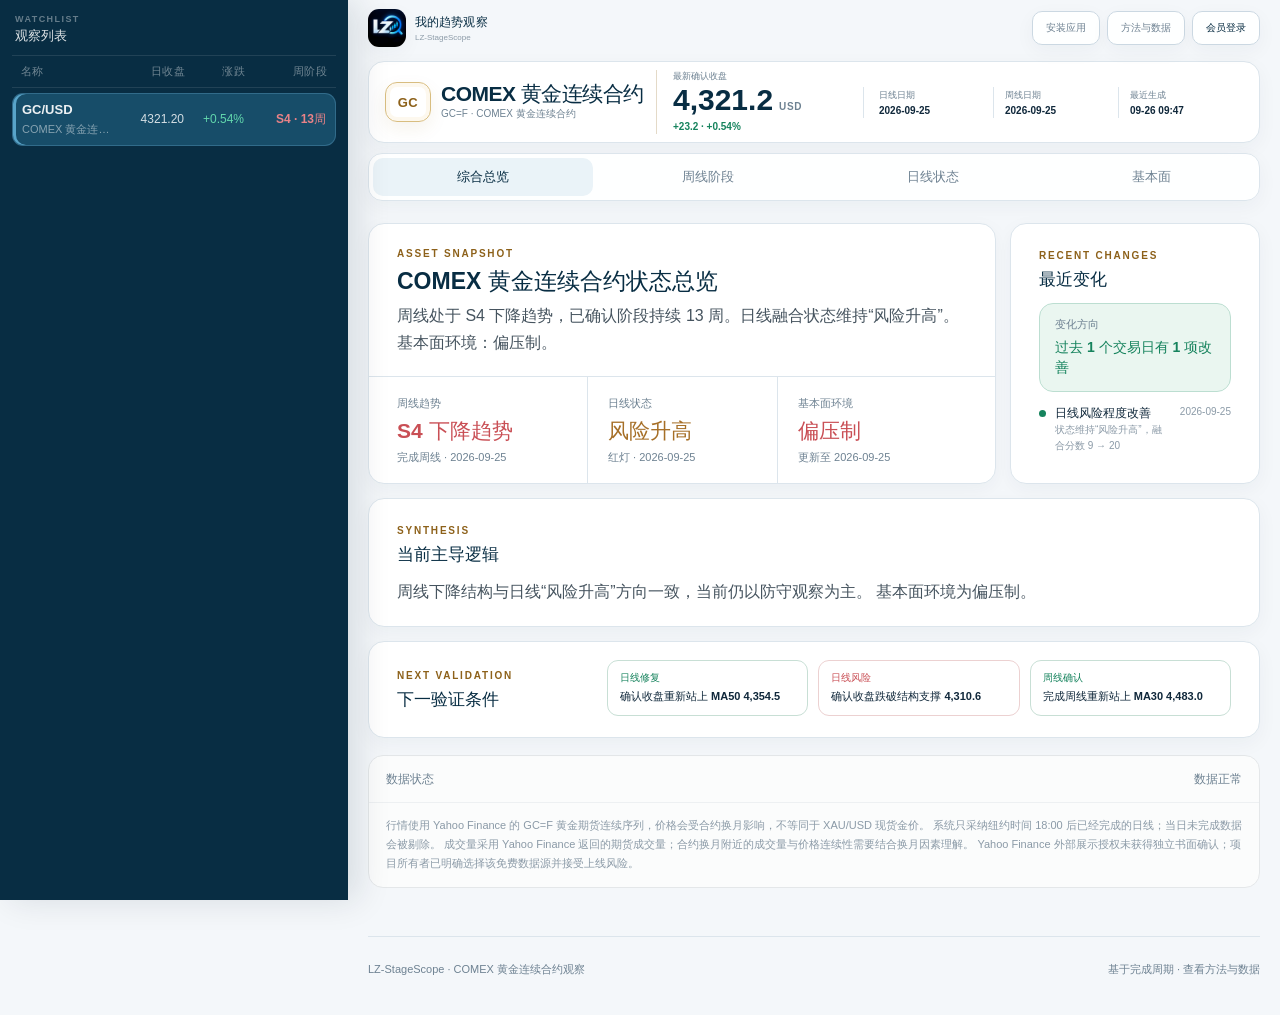
==== site/index.html @ ee6322c8 "publish: update LZ-StageScope site" ====
<!doctype html>
<html lang="zh-CN">
  <head>
    <meta charset="utf-8">
    <meta name="viewport" content="width=device-width, initial-scale=1, maximum-scale=1, user-scalable=no, viewport-fit=cover">
    <meta http-equiv="Content-Security-Policy" content="default-src 'self'; connect-src 'self' https://*.supabase.co https://challenges.cloudflare.com; frame-src https://challenges.cloudflare.com; img-src 'self' data: https://challenges.cloudflare.com; style-src 'self' 'sha256-Nn36EfI+hDuJ4EISh3HwtCVISfqeRnH/Ru0xDZT0WIw='; script-src 'self' https://challenges.cloudflare.com; worker-src 'self'; manifest-src 'self'; base-uri 'self'; form-action 'self'">
    <meta name="theme-color" content="#082d43">
    <meta name="apple-mobile-web-app-capable" content="yes">
    <meta name="apple-mobile-web-app-status-bar-style" content="black-translucent">
    <meta name="apple-mobile-web-app-title" content="趋势观察">
    <meta name="description" content="LZ-StageScope 多资产周线、日线与基本面趋势观察系统">
    <meta name="robots" content="index,follow">
    <title>LZ-StageScope · 多资产观察</title>
    <link rel="manifest" href="./manifest.webmanifest">
    <link rel="icon" href="/LZ-StageScope/icons/favicon-v3.ico" type="image/x-icon" sizes="16x16 32x32 48x48">
    <link rel="shortcut icon" href="/LZ-StageScope/icons/favicon-v3.ico" type="image/x-icon">
    <link rel="icon" href="/LZ-StageScope/icons/favicon-32-v3.png" type="image/png" sizes="32x32">
    <link rel="apple-touch-icon" href="/LZ-StageScope/icons/icon-180.png">
    <link rel="mask-icon" href="/LZ-StageScope/icons/safari-pinned-tab.svg" color="#168eea">
    <style id="critical-splash">
      html,body{background:#082d43}
      #app-splash{position:fixed;inset:0;z-index:9999;display:grid;place-items:center;padding:28px;color:#fff;background:#082d43;font-family:-apple-system,BlinkMacSystemFont,"SF Pro Text","PingFang SC","Microsoft YaHei",sans-serif;opacity:1;visibility:visible;transition:opacity .36s ease,visibility .36s ease;animation:app-splash-failsafe .3s ease 12s forwards}#app-splash.is-ready{pointer-events:none;opacity:0;visibility:hidden;animation:none}.app-splash-inner{display:grid;width:min(290px,82vw);justify-items:center;text-align:center}.app-splash-mark{display:grid;width:92px;height:92px;margin-bottom:22px;place-items:center;border:1px solid rgba(126,192,226,.28);border-radius:24px;background:#0b344b;box-shadow:0 20px 55px rgba(0,9,20,.28)}.app-splash-mark img{display:block;width:76px;height:76px;border-radius:18px}.app-splash-title{margin:0;color:#fff;font-size:24px;font-weight:760;letter-spacing:.01em}.app-splash-brand{margin:7px 0 0;color:rgba(255,255,255,.58);font-size:11px;font-weight:760;letter-spacing:.2em}.app-splash-rule{width:42px;height:2px;margin:22px 0 17px;border-radius:2px;background:#a87320}.app-splash-status{margin:0;color:rgba(255,255,255,.7);font-size:11px;letter-spacing:.08em}.app-splash-progress{width:116px;height:2px;margin-top:13px;overflow:hidden;border-radius:2px;background:rgba(255,255,255,.12)}.app-splash-progress span{display:block;width:48%;height:100%;border-radius:inherit;background:#5eb4dc;animation:app-splash-progress 1.35s ease-in-out infinite}.app-splash-note{position:absolute;right:20px;bottom:calc(20px + env(safe-area-inset-bottom));left:20px;margin:0;color:rgba(255,255,255,.34);font-size:9px;letter-spacing:.12em;text-align:center}@keyframes app-splash-progress{0%{transform:translateX(-110%)}100%{transform:translateX(220%)}}@keyframes app-splash-failsafe{to{pointer-events:none;opacity:0;visibility:hidden}}@media(prefers-reduced-motion:reduce){#app-splash{transition:none}.app-splash-progress span{animation:none;width:100%;opacity:.7}}
      @media (min-width:761px) and (display-mode:browser) and (pointer:fine){#app-splash{display:none}}
    </style>
    <link rel="stylesheet" href="./styles.css?v=1.1.1">
  </head>
  <body class="app-booting" aria-busy="true">
    <div id="app-splash" role="status" aria-live="polite" aria-label="正在加载我的趋势观察">
      <div class="app-splash-inner">
        <div class="app-splash-mark"><img src="./icons/icon-192.png?v=1.1.0" alt="" width="76" height="76"></div>
        <p class="app-splash-title">我的趋势观察</p>
        <p class="app-splash-brand">LZ-STAGESCOPE</p>
        <span class="app-splash-rule" aria-hidden="true"></span>
        <p class="app-splash-status">正在载入资产数据</p>
        <div class="app-splash-progress" aria-hidden="true"><span></span></div>
      </div>
      <p class="app-splash-note">完成周期 · 风险优先 · 证据可追溯</p>
    </div>
    <a class="skip-link" href="#main-content">跳到主要内容</a>
    <div class="ambient ambient-one"></div>
    <div class="ambient ambient-two"></div>

    <div class="application-shell">
      <aside class="asset-sidebar" aria-label="我的自选资产">
        <div class="mobile-watchlist-topbar">
          <a class="mobile-watchlist-brand" href="./watchlist" data-watchlist-link aria-label="LZ-StageScope 观察列表">
            <img src="./icons/icon-192.png?v=1.1.0" alt="" width="38" height="38">
            <span><strong>我的趋势观察</strong><small>LZ-StageScope</small></span>
          </a>
          <div class="mobile-watchlist-utilities" aria-label="移动端工具">
            <button type="button" data-install-action>安装</button>
            <a href="./gold/methodology" data-route="methodology">方法</a>
            <button type="button" data-member-action><span>登录</span></button>
          </div>
        </div>
        <div class="watchlist-heading">
          <div><span>WATCHLIST</span><strong>观察列表</strong></div>
          <div class="watchlist-mobile-actions">
            <button class="asset-add-button" id="add-asset-button" type="button" aria-label="新增自选资产" title="新增资产">+</button>
            <button class="watchlist-sort-button" id="watchlist-sort-button" type="button" aria-label="调整资产顺序" aria-pressed="false" title="调整资产顺序" hidden><span aria-hidden="true">⇅</span></button>
          </div>
        </div>
        <div class="watchlist-table-header" aria-hidden="true"><span>名称</span><span>日收盘</span><span>涨跌</span><span>周阶段</span></div>
        <nav class="asset-watchlist" id="asset-watchlist" aria-label="自选观察列表"></nav>
      </aside>

      <div class="application-content">
      <div class="mobile-detail-toolbar">
        <a href="./watchlist" data-watchlist-link aria-label="返回观察列表"><span aria-hidden="true">←</span> 观察列表</a>
        <strong id="mobile-detail-title">黄金</strong>
      </div>
      <div class="top-utility-bar shell" aria-label="页面工具">
        <a class="top-brand" href="./gold/overview" data-route="overview" aria-label="LZ-StageScope 首页">
          <img src="./icons/icon-192.png?v=1.1.0" alt="" width="38" height="38">
          <span><strong>我的趋势观察</strong><small>LZ-StageScope</small></span>
        </a>
        <div class="top-utility-actions">
          <button class="top-install-button" id="install-button" type="button">安装应用</button>
          <a class="top-method-link" href="./gold/methodology" data-route="methodology">方法与数据</a>
          <div class="top-member-controls" aria-live="polite">
            <button class="top-member-login" id="member-login-button" type="button" disabled>检查登录…</button>
            <div class="top-member-account" id="member-account" hidden>
              <button id="member-account-button" type="button"><span id="member-display-name">会员</span><small id="member-expiry">账号有效</small></button>
              <button id="member-logout-button" type="button">退出</button>
            </div>
          </div>
        </div>
      </div>
      <main id="main-content">
      <section class="asset-hero shell" aria-labelledby="asset-name">
        <div class="asset-heading">
          <div class="asset-symbol" id="asset-symbol" aria-hidden="true">GOLD</div>
          <div>
            <h1 id="asset-name">黄金</h1>
            <p class="asset-benchmark" id="asset-benchmark">正在读取黄金基准</p>
          </div>
        </div>
        <div class="quote-block">
          <span class="quote-label">最新确认收盘</span>
          <div class="quote-value"><strong id="quote-price">—</strong><span id="quote-currency">—</span></div>
          <span id="quote-change">—</span>
        </div>
        <dl class="hero-meta">
          <div><dt>日线日期</dt><dd id="daily-date">—</dd></div>
          <div><dt>周线日期</dt><dd id="weekly-date">—</dd></div>
          <div><dt>最近生成</dt><dd id="generated-at">—</dd></div>
        </dl>
      </section>

      <nav class="module-tabs shell" id="module-tabs" aria-label="黄金分析模块">
        <a href="./gold/overview" data-route="overview">综合总览</a>
        <a href="./gold/weekly" data-route="weekly">周线阶段</a>
        <a href="./gold/daily" data-route="daily">日线状态</a>
        <a href="./gold/fundamentals" data-route="fundamentals">基本面</a>
      </nav>

      <div class="shell page-state" id="loading-state">
        <span class="spinner" aria-hidden="true"></span>
        正在加载最新快照…
      </div>
      <div class="shell page-state error-state" id="error-state" hidden>
        <strong>暂时无法读取本地快照</strong>
        <span id="error-message">请稍后重试。</span>
      </div>

      <section class="route-panel shell" data-panel="overview" hidden>
        <div class="overview-snapshot">
          <div class="overview-top-row">
            <article class="overview-module overview-summary-module">
              <header class="snapshot-header">
                <p class="eyebrow">ASSET SNAPSHOT</p>
                <h2 id="overview-title">黄金状态总览</h2>
                <p class="snapshot-headline" id="overview-headline">—</p>
              </header>

              <div class="snapshot-status-grid">
                <div class="snapshot-metric" id="overview-weekly-card">
                  <span>周线趋势</span><strong id="overview-weekly">—</strong><small id="overview-weekly-note">—</small>
                </div>
                <div class="snapshot-metric" id="overview-daily-card">
                  <span>日线状态</span><strong id="overview-daily">—</strong><small id="overview-daily-note">—</small>
                </div>
                <div class="snapshot-metric" id="overview-fundamental-card">
                  <span>基本面环境</span><strong id="overview-fundamental">—</strong><small id="overview-fundamental-note">—</small>
                </div>
              </div>
            </article>

            <article class="overview-module snapshot-recent">
              <span class="panel-kicker">RECENT CHANGES</span>
              <h3>最近变化</h3>
              <div class="snapshot-change" id="overview-change">
                <span>变化方向</span>
                <strong id="overview-change-label">—</strong>
              </div>
              <ol class="compact-change-list" id="change-timeline"></ol>
            </article>
          </div>

          <article class="overview-module snapshot-logic">
            <span class="panel-kicker">SYNTHESIS</span>
            <h3 id="synthesis-title">当前主导逻辑</h3>
            <p class="lead-copy" id="tension-copy">—</p>
          </article>

          <article class="overview-module validation-strip">
            <div class="validation-heading">
              <span class="panel-kicker">NEXT VALIDATION</span>
              <h3>下一验证条件</h3>
            </div>
            <div class="validation-list" id="validation-list"></div>
          </article>
        </div>

        <details class="quality-banner" id="quality-banner" open>
          <summary><span>数据状态</span><strong id="quality-summary">—</strong></summary>
          <p id="quality-detail">—</p>
        </details>
      </section>

      <section class="route-panel shell" data-panel="weekly" hidden>
        <div class="route-data-state" data-route-state="weekly" hidden></div>
        <div class="content-grid detail-grid weekly-detail-grid">
          <article class="panel chart-panel">
            <div class="chart-header">
              <div class="chart-title"><h3>周线价格与均线</h3><span>仅展示完成周线</span></div>
              <div class="chart-legend" aria-label="周线图例"><span class="ma30">MA30</span></div>
            </div>
            <div class="stage-key" aria-label="周线阶段背景图例">
              <span class="s1">S1 低位整理</span><span class="s2">S2 上升趋势</span><span class="s3">S3 高位整理</span><span class="s4">S4 下降趋势</span>
            </div>
            <div class="chart" id="weekly-chart" aria-label="黄金周线价格图"></div>
          </article>
          <aside class="panel stat-panel" id="weekly-stats"></aside>
        </div>
        <div class="content-grid detail-grid lower-grid">
          <article class="panel">
            <div class="panel-heading"><span class="panel-kicker">EVIDENCE</span><h2>阶段证据</h2></div>
            <div class="evidence-list" id="weekly-evidence"></div>
          </article>
          <article class="panel">
            <div class="panel-heading"><span class="panel-kicker">HISTORY</span><h2>最近阶段变化</h2></div>
            <div class="history-list" id="stage-history"></div>
          </article>
        </div>
      </section>

      <section class="route-panel shell" data-panel="daily" hidden>
        <div class="route-data-state" data-route-state="daily" hidden></div>
        <div class="content-grid detail-grid">
          <article class="panel chart-panel">
            <div class="chart-header">
              <div class="chart-title"><h3>日线价格与均线</h3><span>仅展示确认收盘</span></div>
              <div class="chart-legend" aria-label="日线图例"><span class="ma20">MA20</span><span class="ma50">MA50</span><span class="ma200">MA200</span></div>
            </div>
            <div class="band-marker-key" aria-label="波动观察点图例">
              <span class="positive-marker">▲ 金叉</span><span class="uptrend-marker">● 上行趋势</span><span class="watch-marker">● 观察状态</span><span class="protection-marker">▼ 高位保护</span><span class="risk-marker">▼ 死叉与风险</span>
            </div>
            <div class="chart" id="daily-chart" aria-label="黄金日线价格图"></div>
          </article>
          <div class="daily-side-stack">
            <aside class="panel stat-panel" id="daily-summary"></aside>
            <article class="panel daily-change-summary" id="daily-change-summary"></article>
          </div>
        </div>
        <article class="panel band-history-panel">
          <div class="panel-heading history-heading">
            <div><span class="panel-kicker">INDICATOR 03 HISTORY</span><h2>波动观察点历史状态</h2></div>
            <span class="history-count" id="band-history-count">最近 20 条</span>
          </div>
          <div class="history-table-wrap">
            <table class="band-history-table">
              <thead><tr><th>日期</th><th>历史状态</th><th>触发价</th><th>7日后</th><th>14日后</th><th>状态说明</th></tr></thead>
              <tbody id="band-history-list"></tbody>
            </table>
          </div>
        </article>
      </section>

      <section class="route-panel shell" data-panel="fundamentals" hidden>
        <div class="route-data-state" data-route-state="fundamentals" hidden></div>
        <article class="panel fundamental-intro">
          <p id="fundamental-summary">—</p>
          <p>每项因素按自己的实际发布频率更新。“未更新”不会被解释成中性，方向也不会合并成不透明的买卖分数。</p>
        </article>
        <div class="factor-grid" id="factor-grid"></div>
      </section>

      <section class="route-panel shell" data-panel="methodology" hidden>
        <div class="section-heading">
          <div><p class="eyebrow">METHOD & DATA</p><h2>方法与数据</h2></div>
        </div>
        <div class="method-grid">
          <article class="panel method-card"><span>01</span><h3>周线决定战略背景</h3><p>LZ-4Stage 只使用完整周线，识别当前阶段、转换状态和阶段证据。</p></article>
          <article class="panel method-card"><span>02</span><h3>日线描述执行风险</h3><p>LZ-Status-V3 只使用确认收盘日线，展示趋势、交通灯、波动与融合状态。</p></article>
          <article class="panel method-card"><span>03</span><h3>基本面解释顺风逆风</h3><p>利率、美元、资金流和事件各自保留来源、观察日期与更新频率。</p></article>
          <article class="panel method-card"><span>04</span><h3>分歧可以被保留</h3><p>系统不强行生成综合分数，而是明确指出周线、日线和基本面之间的共振或冲突。</p></article>
        </div>
        <article class="panel provenance-panel" id="provenance-panel"></article>
        <article class="disclaimer">
          <strong>风险说明</strong>
          <p>本项目用于研究与信息整理，不构成投资建议。历史阶段与状态不能保证未来表现。</p>
        </article>
      </section>
      </main>

      <footer class="site-footer shell">
      <span id="footer-label">LZ-StageScope · 黄金观察</span>
      <a href="./gold/methodology" data-route="methodology">基于完成周期 · 查看方法与数据</a>
      </footer>

      <nav class="mobile-nav" aria-label="移动端导航">
      <a href="./gold/overview" data-route="overview"><span>总览</span></a>
      <a href="./gold/weekly" data-route="weekly"><span>周线</span></a>
      <a href="./gold/daily" data-route="daily"><span>日线</span></a>
      <a href="./gold/fundamentals" data-route="fundamentals"><span>基本面</span></a>
      </nav>
      </div>
    </div>

    <div class="asset-picker" id="asset-picker" hidden>
      <button class="asset-picker-backdrop" type="button" data-close-asset-picker aria-label="关闭资产选择"></button>
      <section class="asset-picker-panel" role="dialog" aria-modal="true" aria-labelledby="asset-picker-title">
        <div class="asset-picker-header"><div><span>ASSET LIBRARY</span><h2 id="asset-picker-title">添加资产</h2></div><button type="button" data-close-asset-picker aria-label="关闭">×</button></div>
        <p>先选择资产分类，再查询数据源。个人自选最多 30 个，黄金计入数量。</p>
        <div class="asset-limit-line"><span>我的自选</span><strong id="asset-count">— / 30</strong></div>
        <form class="asset-search-form" id="asset-search-form">
          <label for="asset-category">资产分类 <em>必选</em></label>
          <select id="asset-category" required>
            <option value="">请选择分类</option>
            <option value="us_equity">美股</option>
            <option value="cn_equity">A股</option>
            <option value="hk_equity">港股</option>
            <option value="crypto">加密</option>
            <option value="commodity">大宗商品</option>
          </select>
          <label for="asset-query">资产代码</label>
          <div class="asset-query-row">
            <input id="asset-query" type="search" maxlength="32" placeholder="AAPL / 600519 / 0700 / ETH / GC" autocomplete="off" autocapitalize="characters" spellcheck="false" required>
            <button id="asset-search-submit" type="submit">查询</button>
          </div>
        </form>
        <div class="asset-picker-message" id="asset-picker-message" role="status">请选择分类并输入资产代码。</div>
        <div class="asset-catalog" id="asset-catalog"></div>
        <div class="asset-initialization-note">
          <strong>首次添加需要初始化</strong>
          <span>系统将依次验证代码、获取历史行情、生成周线与日线分析并发布快照。通常需要数分钟，关闭窗口不会中断任务。</span>
        </div>
      </section>
    </div>

    <div class="member-dialog" id="member-dialog" hidden>
      <button class="member-dialog-backdrop" type="button" data-close-member-dialog aria-label="关闭会员窗口"></button>
      <section class="member-dialog-panel" role="dialog" aria-modal="true" aria-labelledby="member-dialog-title">
        <button class="member-dialog-close" type="button" data-close-member-dialog aria-label="关闭">×</button>
        <div class="member-dialog-icon" aria-hidden="true">LZ</div>
        <span class="member-dialog-kicker">LZ MEMBER</span>
        <div id="member-login-view">
          <h2 id="member-dialog-title">会员登录</h2>
          <p id="member-dialog-copy">登录会员账号后查看全部资产。</p>
          <form id="member-login-form">
            <label for="member-email">会员邮箱</label>
            <input id="member-email" name="email" type="email" autocomplete="username" placeholder="请输入会员邮箱" required>
            <label for="member-password">密码</label>
            <input id="member-password" name="password" type="password" autocomplete="current-password" placeholder="请输入密码" required>
            <div class="member-turnstile" id="member-turnstile" aria-label="安全验证"></div>
            <span class="member-login-error" id="member-login-error" role="alert" hidden></span>
            <button class="member-login-submit" id="member-login-submit" type="submit" disabled>完成安全验证后登录</button>
          </form>
          <small class="member-login-note">StageScope 使用独立会员项目；登录状态只保存在当前浏览器。</small>
        </div>
        <div id="member-account-view" hidden>
          <h2 id="member-account-title">会员账号</h2>
          <p class="member-account-summary"><strong id="member-dialog-name">会员</strong><span id="member-dialog-expiry">账号有效</span></p>
          <div class="member-account-settings">
            <form id="member-display-name-form">
              <div class="account-form-heading"><strong>修改用户名</strong><span>用于网页中的账号显示</span></div>
              <label for="account-display-name">用户名</label>
              <input id="account-display-name" name="displayName" type="text" minlength="1" maxlength="30" autocomplete="nickname" required>
              <span class="account-feedback" id="display-name-feedback" role="status" hidden></span>
              <button class="account-save-button" id="display-name-submit" type="submit">保存用户名</button>
            </form>
            <form id="member-password-form">
              <div class="account-form-heading"><strong>修改密码</strong><span>修改前需要验证当前密码</span></div>
              <label for="account-current-password">当前密码</label>
              <input id="account-current-password" name="currentPassword" type="password" autocomplete="current-password" required>
              <label for="account-new-password">新密码</label>
              <input id="account-new-password" name="newPassword" type="password" minlength="8" autocomplete="new-password" placeholder="至少 8 个字符" required>
              <label for="account-confirm-password">确认新密码</label>
              <input id="account-confirm-password" name="confirmPassword" type="password" minlength="8" autocomplete="new-password" required>
              <div class="member-turnstile account-turnstile" id="account-password-turnstile" aria-label="修改密码安全验证"></div>
              <span class="account-feedback" id="password-feedback" role="status" hidden></span>
              <button class="account-save-button" id="password-submit" type="submit" disabled>确认修改密码</button>
            </form>
          </div>
          <button class="member-dialog-logout" id="member-dialog-logout" type="button">退出登录</button>
        </div>
      </section>
    </div>

    <script src="https://challenges.cloudflare.com/turnstile/v0/api.js?render=explicit" async defer></script>
    <script type="module" src="./app.js?v=1.1.4"></script>
  </body>
</html>
---- site/styles.css ----
:root {
  color-scheme: light;
  --canvas: #f4f7fa;
  --canvas-warm: #f8f6f1;
  --surface: #ffffff;
  --surface-muted: #f7f9fb;
  --surface-blue: #eaf3f8;
  --ink: #10283b;
  --ink-strong: #082d43;
  --text-deep-gray: #46545f;
  --muted: #6e8292;
  --muted-light: #8b9aa7;
  --navy: #082d43;
  --navy-soft: #eaf3f8;
  --gold: #a87320;
  --gold-deep: #8d611a;
  --gold-light: #ead5a9;
  --gold-soft: #faf4e8;
  --blue: #2478a5;
  --blue-soft: #eaf3f8;
  --green: #16835d;
  --green-soft: #eaf6f0;
  --yellow: #a66f27;
  --yellow-soft: #fbf3e6;
  --red: #c94f55;
  --red-soft: #fbecef;
  --purple: #6e5b9e;
  --line: #dce5ec;
  --line-strong: #cbd8e2;
  --radius-sm: 6px;
  --radius: 16px;
  --radius-lg: 20px;
  --shadow-sm: 0 6px 20px rgba(8, 45, 67, 0.045);
  --shadow: 0 16px 44px rgba(8, 45, 67, 0.075);
  --shadow-raised: 0 24px 64px rgba(8, 45, 67, 0.12);
  --sidebar-width: 348px;
  --font-ui: -apple-system, BlinkMacSystemFont, "SF Pro Text", "PingFang SC", "Hiragino Sans GB", "Microsoft YaHei", "Noto Sans CJK SC", Arial, sans-serif;
  font-family: var(--font-ui);
}

* { box-sizing: border-box; }
[hidden] { display: none !important; }
html { scroll-behavior: smooth; background: var(--canvas); }
@media (pointer: coarse) {
  html, body { touch-action: pan-x pan-y; }
}
::selection { color: var(--ink-strong); background: var(--gold-light); }
body {
  position: relative;
  margin: 0;
  min-width: 320px;
  min-height: 100vh;
  overflow-x: hidden;
  color: var(--ink);
  font-family: var(--font-ui);
  font-synthesis: none;
  text-rendering: optimizeLegibility;
  background: var(--canvas);
}
body::before {
  display: none;
}
a { color: inherit; text-decoration: none; }
button { font: inherit; }
:where(a, button):focus-visible {
  outline: 3px solid rgba(36, 120, 165, 0.28);
  outline-offset: 3px;
}
.skip-link {
  position: fixed;
  top: -80px;
  left: 16px;
  z-index: 100;
  padding: 10px 14px;
  border-radius: 10px;
  color: white;
  background: var(--navy);
}
.skip-link:focus { top: 12px; }
.ambient { display: none; }
.shell { width: min(1180px, calc(100% - 40px)); margin-inline: auto; }
.application-shell { min-height: 100vh; }
.application-content { min-width: 0; min-height: 100vh; margin-left: var(--sidebar-width); background: var(--canvas); }

.asset-sidebar {
  position: fixed;
  inset: 0 auto 0 0;
  z-index: 50;
  display: flex;
  flex-direction: column;
  width: var(--sidebar-width);
  padding: 14px 12px 18px;
  overflow: hidden auto;
  color: rgba(255, 255, 255, 0.82);
  background: #082d43;
  box-shadow: 10px 0 32px rgba(7, 29, 50, 0.12);
}
.mobile-watchlist-topbar,
.mobile-detail-toolbar { display: none; }
.mobile-watchlist-brand { display: flex; min-width: 0; align-items: center; gap: 9px; }
.mobile-watchlist-brand img { flex: 0 0 auto; border-radius: 11px; }
.mobile-watchlist-brand span { min-width: 0; }
.mobile-watchlist-brand strong,
.mobile-watchlist-brand small { display: block; overflow: hidden; text-overflow: ellipsis; white-space: nowrap; }
.mobile-watchlist-brand strong { color: white; font-size: 13px; }
.mobile-watchlist-brand small { margin-top: 2px; color: rgba(255, 255, 255, 0.48); font-size: 9px; }
.mobile-watchlist-utilities { display: flex; min-width: 0; align-items: center; gap: 5px; }
.mobile-watchlist-utilities a,
.mobile-watchlist-utilities button {
  min-height: 30px;
  padding: 0 8px;
  overflow: hidden;
  border: 1px solid rgba(255, 255, 255, 0.18);
  border-radius: 8px;
  color: rgba(255, 255, 255, 0.8);
  background: rgba(255, 255, 255, 0.07);
  font-size: 10px;
  line-height: 28px;
  text-overflow: ellipsis;
  white-space: nowrap;
  cursor: pointer;
}
.mobile-watchlist-utilities button:last-child { max-width: 72px; }
.watchlist-heading { display: flex; align-items: center; justify-content: space-between; gap: 8px; margin-top: 0; padding: 0 3px 10px; }
.watchlist-heading span { display: block; color: rgba(255, 255, 255, 0.38); font-size: 9px; font-weight: 800; letter-spacing: 0.16em; }
.watchlist-heading strong { display: block; margin-top: 3px; color: rgba(255, 255, 255, 0.86); font-size: 13px; }
.asset-add-button,
.watchlist-sort-button {
  display: grid;
  place-items: center;
  width: 28px;
  height: 28px;
  padding: 0;
  border: 1px solid rgba(255, 255, 255, 0.2);
  border-radius: 9px;
  color: white;
  background: rgba(255, 255, 255, 0.08);
  font-size: 20px;
  line-height: 1;
  cursor: pointer;
}
.asset-add-button:hover,
.watchlist-sort-button:hover { border-color: rgba(255, 255, 255, 0.42); background: rgba(255, 255, 255, 0.14); }
.asset-add-button:disabled,
.watchlist-sort-button:disabled { opacity: 0.42; cursor: default; }
.watchlist-sort-button { font-size: 16px; font-weight: 850; }
.watchlist-sort-button > span { color: inherit; font-size: inherit; font-weight: inherit; letter-spacing: 0; line-height: 1; }
.watchlist-sort-button.active { color: white; border-color: #c99a3b; background: rgba(255, 255, 255, 0.08); }
.watchlist-sort-button.active:hover { border-color: #d8ad58; background: rgba(255, 255, 255, 0.14); }
.watchlist-mobile-actions { display: flex; align-items: center; gap: 6px; }
.watchlist-table-header {
  display: grid;
  grid-template-columns: minmax(0, 1fr) 68px 54px 76px;
  gap: 6px;
  padding: 8px 9px;
  border-top: 1px solid rgba(255, 255, 255, 0.1);
  border-bottom: 1px solid rgba(255, 255, 255, 0.1);
  color: rgba(255, 255, 255, 0.42);
  font-size: 11px;
  font-weight: 750;
  letter-spacing: 0.03em;
}
.watchlist-table-header span:not(:first-child) { text-align: right; }
.asset-watchlist { display: grid; gap: 4px; margin-top: 5px; }
.asset-watchlist.sorting .watchlist-asset {
  padding-left: 28px;
  border-color: rgba(128, 202, 240, 0.17);
  cursor: default;
  touch-action: pan-y;
  user-select: none;
}
.watchlist-drag-handle {
  position: absolute;
  inset: 0 auto 0 0;
  display: grid;
  width: 26px;
  place-items: center;
  color: rgba(255, 255, 255, 0.42);
  cursor: grab;
  touch-action: none;
}
.watchlist-drag-handle > span {
  font-size: 13px;
  font-weight: 900;
  line-height: 1;
}
.watchlist-drag-handle:focus-visible { color: white; outline: 1px solid #c99a3b; outline-offset: -4px; border-radius: 8px; }
.asset-watchlist.sorting .watchlist-asset:hover { background: rgba(255, 255, 255, 0.09); }
.asset-watchlist.sorting .watchlist-remove { display: none !important; }
.asset-watchlist .watchlist-asset.dragging {
  z-index: 2;
  color: white;
  border-color: rgba(139, 208, 238, 0.7);
  background: #1c5b79;
  box-shadow: 0 12px 26px rgba(0, 12, 25, 0.34);
  opacity: 0.84;
}
.asset-watchlist .watchlist-asset.dragging .watchlist-drag-handle { color: white; cursor: grabbing; }
body.watchlist-dragging { cursor: grabbing; }
.watchlist-asset {
  position: relative;
  display: grid;
  grid-template-columns: minmax(0, 1fr) 68px 54px 76px;
  gap: 6px;
  align-items: center;
  width: 100%;
  min-height: 52px;
  padding: 8px 9px;
  border: 1px solid transparent;
  border-radius: 11px;
  color: rgba(255, 255, 255, 0.63);
  background: rgba(255, 255, 255, 0.025);
  text-align: left;
  cursor: pointer;
  transition: 0.2s ease;
}
.watchlist-asset:hover { color: white; background: rgba(255, 255, 255, 0.07); }
.watchlist-asset.active { color: white; border-color: rgba(128, 202, 240, 0.24); background: #174d69; box-shadow: inset 3px 0 0 #58a4c9; }
.watchlist-asset-copy { min-width: 0; }
.watchlist-asset-copy strong { display: block; color: rgba(255, 255, 255, 0.92); font-size: 13px; line-height: 1.2; overflow-wrap: anywhere; }
.watchlist-asset-copy small { display: block; overflow: hidden; margin-top: 4px; color: rgba(255, 255, 255, 0.48); font-size: 11px; text-overflow: ellipsis; white-space: nowrap; }
.watchlist-price,
.watchlist-change,
.watchlist-stage {
  overflow: hidden;
  text-align: right;
  text-overflow: ellipsis;
  white-space: nowrap;
  font-size: 12px;
  font-variant-numeric: tabular-nums;
}
.watchlist-price { color: rgba(255, 255, 255, 0.82); }
.watchlist-price.delayed { color: #e2a45e; }
.watchlist-price.delayed::after {
  content: "延迟";
  display: block;
  margin-top: 1px;
  color: rgba(226, 164, 94, 0.88);
  font-size: 8px;
  font-weight: 750;
  line-height: 1;
}
.watchlist-change { color: rgba(255, 255, 255, 0.58); }
.watchlist-change.positive { color: #62d8ad; }
.watchlist-change.negative { color: #ff8b8b; }
.watchlist-stage { color: rgba(255, 255, 255, 0.7); font-weight: 750; }
.watchlist-stage.stage-s1 { color: #7fb2ea; }
.watchlist-stage.stage-s2 { color: #70c6a5; }
.watchlist-stage.stage-s3 { color: #e2a45e; }
.watchlist-stage.stage-s4 { color: #e98287; }
.top-utility-bar {
  position: relative;
  z-index: 30;
  display: flex;
  justify-content: space-between;
  align-items: center;
  gap: 7px;
  min-height: 40px;
  padding-top: 9px;
}
.top-brand {
  display: flex;
  min-width: 0;
  align-items: center;
  gap: 9px;
  margin-right: 12px;
}
.top-brand img { width: 38px; height: 38px; flex: 0 0 auto; border-radius: 11px; box-shadow: var(--shadow-sm); }
.top-brand span { min-width: 0; }
.top-brand strong,
.top-brand small { display: block; overflow: hidden; text-overflow: ellipsis; white-space: nowrap; }
.top-brand strong { color: var(--ink-strong); font-size: 12px; letter-spacing: 0.01em; }
.top-brand small { margin-top: 2px; color: var(--muted-light); font-size: 8px; }
.top-utility-actions { display: flex; min-width: max-content; align-items: center; gap: 7px; margin-left: auto; }
.top-member-controls { display: grid; }
.top-member-login,
.top-member-account,
.top-method-link,
.top-install-button {
  min-height: 34px;
  border: 1px solid var(--line-strong);
  border-radius: 10px;
  color: var(--muted);
  background: rgba(255, 255, 255, 0.9);
  box-shadow: var(--shadow-sm);
  font-size: 10px;
  white-space: nowrap;
}
.top-member-login,
.top-method-link,
.top-install-button { display: flex; align-items: center; justify-content: center; padding: 8px 13px; cursor: pointer; }
.top-member-login { color: var(--navy); font-weight: 750; }
.top-member-login:hover,
.top-method-link:hover,
.top-install-button:hover { color: var(--navy); border-color: rgba(36, 120, 165, 0.4); background: var(--surface-blue); }
.top-member-login:disabled { color: var(--muted-light); cursor: wait; }
.top-member-account { display: grid; grid-template-columns: minmax(0, 1fr) auto; overflow: hidden; }
.top-member-account button { border: 0; color: inherit; background: transparent; cursor: pointer; }
.top-member-account > button:first-child { min-width: 88px; max-width: 150px; padding: 5px 10px; text-align: left; }
.top-member-account > button:last-child { padding: 0 11px; border-left: 1px solid var(--line); color: var(--muted); font-size: 9px; }
.top-member-account button:hover { color: var(--navy); background: var(--surface-blue); }
.top-member-account span,
.top-member-account small { display: block; overflow: hidden; text-overflow: ellipsis; white-space: nowrap; }
.top-member-account span { color: var(--ink-strong); font-size: 10px; font-weight: 800; }
.top-member-account small { margin-top: 1px; color: var(--muted-light); font-size: 7px; }
.top-method-link.active { color: var(--navy); border-color: transparent; background: var(--surface-blue); font-weight: 750; }
.top-install-button:disabled { color: var(--muted-light); background: var(--surface-muted); cursor: default; }

.asset-picker { position: fixed; inset: 0; z-index: 80; display: grid; place-items: center; padding: 20px; }
body.picker-open { overflow: hidden; }
.asset-picker-backdrop { position: absolute; inset: 0; width: 100%; height: 100%; border: 0; background: rgba(7, 29, 50, 0.45); backdrop-filter: blur(4px); cursor: default; }
.asset-picker-panel { position: relative; width: min(560px, 100%); max-height: min(760px, calc(100vh - 40px)); overflow-y: auto; padding: 24px; border: 1px solid var(--line); border-radius: 22px; background: var(--surface); box-shadow: var(--shadow-raised); }
.asset-picker-header { display: flex; align-items: flex-start; justify-content: space-between; gap: 16px; }
.asset-picker-header span { color: var(--gold-deep); font-size: 9px; font-weight: 800; letter-spacing: 0.16em; }
.asset-picker-header h2 { margin: 5px 0 0; color: var(--ink-strong); font-size: 23px; }
.asset-picker-header button { width: 32px; height: 32px; border: 1px solid var(--line); border-radius: 10px; color: var(--muted); background: var(--surface-muted); font-size: 20px; cursor: pointer; }
.asset-picker-panel > p { margin: 15px 0 17px; color: var(--muted); font-size: 12px; line-height: 1.7; }
.asset-limit-line { display: flex; align-items: center; justify-content: space-between; margin-bottom: 16px; padding: 10px 12px; border-radius: 11px; color: var(--muted); background: var(--surface-blue); font-size: 11px; }
.asset-limit-line strong { color: var(--ink-strong); font-size: 12px; }
.asset-search-form { display: grid; gap: 8px; }
.asset-search-form label { color: var(--ink); font-size: 10px; font-weight: 750; }
.asset-search-form label em { margin-left: 4px; color: var(--red); font-size: 9px; font-style: normal; }
.asset-search-form select,
.asset-search-form input { width: 100%; height: 42px; padding: 0 11px; border: 1px solid var(--line-strong); border-radius: 10px; color: var(--ink-strong); background: white; font: inherit; font-size: 12px; outline: none; }
.asset-search-form select:focus,
.asset-search-form input:focus { border-color: var(--blue); box-shadow: 0 0 0 3px rgba(36, 120, 165, 0.12); }
.asset-query-row { display: grid; grid-template-columns: minmax(0, 1fr) 78px; gap: 8px; }
.asset-query-row button { border: 0; border-radius: 10px; color: white; background: var(--navy); font-size: 11px; font-weight: 800; cursor: pointer; }
.asset-query-row button:disabled { background: #8b9ba7; cursor: wait; }
.asset-picker-message { margin: 13px 0; padding: 10px 12px; border: 1px solid var(--line); border-radius: 10px; color: var(--muted); background: var(--surface-muted); font-size: 10px; line-height: 1.55; }
.asset-picker-message.error { color: var(--red); border-color: #ecc4c4; background: var(--red-soft); }
.asset-picker-message.success { color: #17794d; border-color: #bfe2ce; background: #eff9f3; }
.asset-catalog { display: grid; gap: 9px; }
.catalog-asset { display: flex; align-items: center; justify-content: space-between; gap: 18px; width: 100%; padding: 13px 14px; border: 1px solid var(--line); border-radius: 13px; color: var(--ink); background: var(--surface-muted); text-align: left; cursor: pointer; }
.catalog-asset:hover { border-color: rgba(36, 120, 165, 0.42); background: var(--surface-blue); }
.catalog-asset span { display: block; color: var(--muted); font-size: 10px; }
.catalog-asset strong { display: block; margin-bottom: 4px; color: var(--ink-strong); font-size: 13px; }
.catalog-asset em { color: var(--blue); font-size: 11px; font-style: normal; font-weight: 750; }
.catalog-asset small { display: block; margin-top: 3px; color: var(--muted-light); font-size: 9px; }
.catalog-asset:disabled { cursor: wait; opacity: 0.65; }
.catalog-empty { margin: 0; padding: 16px; border: 1px dashed var(--line-strong); border-radius: 12px; color: var(--muted); text-align: center; font-size: 11px; }
.asset-initialization-note { display: grid; gap: 4px; margin-top: 15px; padding: 12px; border-left: 3px solid #dfb25b; border-radius: 0 10px 10px 0; background: #fdf8ee; }
.asset-initialization-note strong { color: var(--ink-strong); font-size: 10px; }
.asset-initialization-note span { color: var(--muted); font-size: 9px; line-height: 1.6; }
.watchlist-asset { position: relative; }
.watchlist-asset-status { color: rgba(255, 255, 255, 0.52); font-size: 10px; }
.watchlist-asset.initializing { border-color: rgba(223, 178, 91, 0.32); }
.watchlist-asset.failed { border-color: rgba(208, 68, 78, 0.35); }
.watchlist-remove { position: absolute; top: 4px; right: 4px; display: none; width: 18px; height: 18px; padding: 0; border: 0; border-radius: 50%; color: rgba(255,255,255,.7); background: rgba(4,20,34,.52); font-size: 12px; line-height: 18px; cursor: pointer; }
.watchlist-asset:hover .watchlist-remove { display: block; }

.member-dialog { position: fixed; inset: 0; z-index: 110; display: grid; place-items: center; padding: 20px; }
body.member-dialog-open { overflow: hidden; }
.member-dialog-backdrop { position: absolute; inset: 0; width: 100%; height: 100%; border: 0; background: rgba(7, 29, 50, 0.54); backdrop-filter: blur(6px); cursor: default; }
.member-dialog-panel { position: relative; width: min(460px, 100%); max-height: calc(100vh - 40px); overflow-y: auto; padding: 27px; border: 1px solid var(--line); border-radius: 22px; background: var(--surface); box-shadow: var(--shadow-raised); }
.member-dialog-close { position: absolute; top: 14px; right: 14px; width: 32px; height: 32px; padding: 0; border: 1px solid var(--line); border-radius: 9px; color: var(--muted); background: var(--surface-muted); font-size: 20px; cursor: pointer; }
.member-dialog-icon { display: grid; width: 44px; height: 44px; margin-bottom: 14px; place-items: center; border-radius: 13px; color: white; background: var(--navy); box-shadow: 0 10px 25px rgba(18, 53, 83, 0.18); font-size: 12px; font-weight: 850; letter-spacing: 0.05em; }
.member-dialog-kicker { color: var(--gold-deep); font-size: 9px; font-weight: 850; letter-spacing: 0.18em; }
.member-dialog-panel h2 { margin: 7px 0 7px; color: var(--ink-strong); font-size: 24px; }
.member-dialog-panel p { margin: 0 0 18px; color: var(--muted); font-size: 12px; line-height: 1.7; }
.member-dialog-panel form { display: grid; gap: 8px; }
.member-dialog-panel label { margin-top: 3px; color: var(--ink); font-size: 10px; font-weight: 750; }
.member-dialog-panel input { width: 100%; height: 43px; padding: 0 12px; border: 1px solid var(--line-strong); border-radius: 10px; color: var(--ink); background: var(--surface); font-size: 12px; outline: none; }
.member-dialog-panel input:focus { border-color: var(--blue); box-shadow: 0 0 0 3px rgba(36, 120, 165, 0.12); }
.member-turnstile { min-height: 65px; margin-top: 5px; overflow: hidden; }
.member-login-submit,
.member-dialog-logout,
.account-save-button { min-height: 42px; border: 0; border-radius: 10px; color: white; background: var(--navy); font-size: 11px; font-weight: 800; cursor: pointer; }
.member-login-submit:hover,
.member-dialog-logout:hover,
.account-save-button:hover { background: #174766; }
.member-login-submit:disabled,
.account-save-button:disabled { color: rgba(255, 255, 255, 0.6); background: #8b9ba7; cursor: wait; }
.member-login-error { padding: 9px 11px; border: 1px solid #ecc4c4; border-radius: 9px; color: var(--red); background: var(--red-soft); font-size: 10px; line-height: 1.55; }
.member-login-note { display: block; margin-top: 13px; color: var(--muted-light); font-size: 9px; line-height: 1.6; }
.member-account-summary { display: grid; gap: 4px; padding: 14px; border: 1px solid var(--line); border-radius: 12px; background: var(--surface-muted); }
.member-account-summary strong { color: var(--ink-strong); font-size: 14px; }
.member-account-summary span { color: var(--muted); font-size: 10px; }
.member-account-settings { display: grid; gap: 12px; margin: 14px 0; }
.member-account-settings form { padding: 15px; border: 1px solid var(--line); border-radius: 13px; background: #fff; }
.account-form-heading { display: grid; gap: 2px; margin-bottom: 5px; }
.account-form-heading strong { color: var(--ink-strong); font-size: 12px; }
.account-form-heading span { color: var(--muted-light); font-size: 9px; }
.account-turnstile { min-height: 0; }
.account-feedback { padding: 9px 10px; border-radius: 9px; font-size: 10px; line-height: 1.5; }
.account-feedback.error { color: var(--red); border: 1px solid #ecc4c4; background: var(--red-soft); }
.account-feedback.success { color: #197754; border: 1px solid #bae2d1; background: #eaf7f1; }
.account-save-button { width: 100%; }
.member-dialog-logout { width: 100%; color: var(--red); border: 1px solid #ecc4c4; background: var(--red-soft); }
.member-dialog-logout:hover { background: #f7dede; }

.site-header {
  position: sticky;
  top: 0;
  z-index: 30;
  display: flex;
  align-items: center;
  justify-content: space-between;
  width: 100%;
  min-width: 0;
  min-height: 70px;
  padding: 10px max(20px, calc((100vw - 1180px) / 2));
  border-bottom: 1px solid var(--line);
  background: rgba(255, 255, 255, 0.88);
  box-shadow: 0 2px 18px rgba(20, 48, 73, 0.04);
  backdrop-filter: blur(20px) saturate(140%);
}
.brand { border-radius: 14px; }
.header-actions { display: flex; flex: 0 1 auto; min-width: 0; align-items: center; gap: 10px; }
.data-state, .date-chip {
  padding: 7px 12px;
  border: 1px solid var(--line);
  border-radius: 999px;
  color: var(--muted);
  background: rgba(255, 255, 255, 0.78);
  font-size: 12px;
  white-space: nowrap;
}
.data-state.ok { color: var(--green); border-color: #bcded1; background: var(--green-soft); }
.data-state.warning { color: var(--yellow); border-color: #ead19e; background: var(--yellow-soft); }
.ghost-button {
  flex: 0 0 auto;
  padding: 9px 14px;
  border: 1px solid var(--line-strong);
  border-radius: 11px;
  color: var(--ink);
  background: var(--surface);
  box-shadow: var(--shadow-sm);
  white-space: nowrap;
  cursor: pointer;
}
.ghost-button:hover { border-color: var(--gold); color: var(--gold-deep); }
.ghost-button:active { transform: translateY(1px); box-shadow: none; }

main { position: relative; z-index: 1; }
.asset-hero {
  position: relative;
  display: grid;
  grid-template-columns: minmax(245px, 1.02fr) minmax(195px, 0.58fr) minmax(380px, 1.32fr);
  gap: 12px;
  align-items: center;
  margin-top: 14px;
  padding: 8px 16px;
  overflow: hidden;
  border: 1px solid var(--line);
  border-radius: 16px;
  background: var(--surface);
  box-shadow: var(--shadow-sm);
}
.site-header, .header-actions, .asset-hero > *, .hero-meta { min-width: 0; }
.asset-heading {
  position: relative;
  z-index: 1;
  display: grid;
  grid-template-columns: max-content minmax(0, 1fr);
  gap: 10px;
  align-items: center;
}
.asset-heading > div:last-child { min-width: 0; }
.asset-symbol {
  display: grid;
  place-items: center;
  width: auto;
  min-width: 46px;
  max-width: 84px;
  height: 40px;
  padding: 0 8px;
  flex: none;
  box-sizing: border-box;
  border: 1px solid #d8bd80;
  border-radius: 12px;
  color: var(--gold-deep);
  background: rgba(255, 255, 255, 0.7);
  box-shadow: inset 0 0 0 4px rgba(239, 208, 140, 0.15), 0 7px 18px rgba(143, 100, 26, 0.08);
  font-size: 13px;
  font-weight: 750;
  letter-spacing: 0.035em;
}
.eyebrow, .panel-kicker {
  margin: 0 0 7px;
  color: var(--gold-deep);
  font-size: 10px;
  font-weight: 800;
  letter-spacing: 0.18em;
}
h1, h2, h3, p { margin-top: 0; }
h1 {
  margin-bottom: 2px;
  color: var(--ink-strong);
  font-size: clamp(25px, 2.6vw, 30px);
  font-weight: 750;
  letter-spacing: -0.025em;
}
.asset-heading h1 { overflow: hidden; font-size: clamp(18px, 1.82vw, 21px); line-height: 1.08; text-overflow: ellipsis; white-space: nowrap; }
.asset-benchmark { overflow: hidden; margin: 0; color: var(--muted); font-size: 10px; text-overflow: ellipsis; white-space: nowrap; }
.quote-block {
  position: relative;
  z-index: 1;
  display: block;
  padding-left: 16px;
  border-left: 1px solid rgba(143, 100, 26, 0.24);
}
.quote-label { display: block; margin-bottom: 1px; color: var(--muted); font-size: 9px; }
.quote-value { display: flex; align-items: baseline; gap: 6px; min-width: 0; white-space: nowrap; }
.quote-block strong {
  display: inline;
  color: var(--ink-strong);
  font-size: clamp(25px, 2.7vw, 30px);
  font-weight: 760;
  font-variant-numeric: tabular-nums;
  line-height: 1.07;
}
.quote-value > span {
  color: var(--muted);
  font-size: 10px;
  font-weight: 750;
  letter-spacing: 0.06em;
}
#quote-change {
  display: inline-flex;
  align-items: center;
  margin: 3px 0 0;
  padding: 0;
  border-radius: 999px;
  background: transparent;
  font-size: 10px;
  font-weight: 750;
  font-variant-numeric: tabular-nums;
}
.positive { color: var(--green); }
.negative { color: var(--red); }
.hero-meta {
  position: relative;
  z-index: 1;
  display: grid;
  grid-template-columns: repeat(3, minmax(0, 1fr));
  gap: 0;
  margin: 0;
  padding-left: 4px;
  border-left: 1px solid var(--line);
}
.hero-meta div {
  min-width: 0;
  padding: 2px 11px;
  border-left: 1px solid var(--line);
}
.hero-meta div:first-child { border-left: 0; }
.hero-meta dt { color: var(--muted); font-size: 9px; }
.hero-meta dd {
  overflow: hidden;
  margin: 3px 0 0;
  color: var(--ink);
  font-size: 10px;
  font-weight: 650;
  font-variant-numeric: tabular-nums;
  text-overflow: ellipsis;
  white-space: nowrap;
}

.module-tabs {
  position: sticky;
  top: 10px;
  z-index: 20;
  display: flex;
  gap: 5px;
  margin-top: 10px;
  padding: 4px;
  overflow-x: auto;
  border: 1px solid var(--line);
  border-radius: 14px;
  background: rgba(255, 255, 255, 0.91);
  box-shadow: var(--shadow-sm);
  backdrop-filter: blur(18px);
  scrollbar-width: none;
}
.module-tabs::-webkit-scrollbar { display: none; }
.module-tabs a {
  position: relative;
  flex: 1 0 auto;
  padding: 9px 16px;
  border: 1px solid transparent;
  border-radius: 10px;
  color: var(--muted);
  text-align: center;
  font-size: 13px;
  font-weight: 600;
  transition: 0.2s ease;
}
.module-tabs a:hover { color: var(--ink); background: var(--surface-muted); }
.module-tabs a.active {
  color: var(--navy);
  border-color: transparent;
  background: var(--surface-blue);
  box-shadow: none;
}

.route-panel { padding-top: 22px; padding-bottom: 48px; animation: route-in 0.34s ease both; }
body.methodology-view .asset-hero,
body.methodology-view .module-tabs,
body.methodology-view .page-state,
body.methodology-view .site-footer,
body.methodology-view .mobile-nav { display: none !important; }
body.methodology-view [data-panel="methodology"] { min-height: 100vh; padding-top: 42px; }
@keyframes route-in {
  from { opacity: 0; transform: translateY(5px); }
  to { opacity: 1; transform: translateY(0); }
}
.page-state {
  display: flex;
  align-items: center;
  justify-content: center;
  gap: 12px;
  min-height: 280px;
  color: var(--muted);
}
.spinner {
  width: 20px;
  height: 20px;
  border: 2px solid var(--line-strong);
  border-top-color: var(--gold);
  border-radius: 50%;
  animation: spin 0.8s linear infinite;
}
@keyframes spin { to { transform: rotate(360deg); } }
.error-state { flex-direction: column; color: var(--red); }

.overview-snapshot {
  display: grid;
  gap: 14px;
}
.overview-top-row {
  display: grid;
  grid-template-columns: minmax(0, 3fr) minmax(250px, 1fr);
  gap: 14px;
  align-items: stretch;
}
.overview-module {
  overflow: hidden;
  border: 1px solid var(--line);
  border-radius: var(--radius);
  background: var(--surface);
  box-shadow: var(--shadow-sm);
}
.snapshot-header {
  padding: 24px 28px 20px;
  border-bottom: 1px solid var(--line);
}
.snapshot-header h2 { margin: 4px 0 5px; color: var(--ink-strong); font-size: 23px; }
.snapshot-headline,
.snapshot-logic .lead-copy {
  color: var(--text-deep-gray);
  font-size: 16px;
  font-weight: 500;
  line-height: 1.7;
}
.snapshot-headline { margin: 0; }
.snapshot-recent .snapshot-change {
  margin-top: 12px;
  padding: 13px 15px;
  border: 1px solid var(--line);
  border-radius: 14px;
  background: var(--surface-muted);
}
.snapshot-change span, .snapshot-metric > span { display: block; color: var(--muted); font-size: 11px; font-weight: 700; }
.snapshot-change strong { display: block; margin-top: 5px; color: var(--ink); font-size: 14px; line-height: 1.45; }
.snapshot-change.improving { border-color: #bcded1; background: var(--green-soft); }
.snapshot-change.improving strong { color: var(--green); }
.snapshot-change.weakening { border-color: #ecc4c4; background: var(--red-soft); }
.snapshot-change.weakening strong { color: var(--red); }
.snapshot-status-grid { display: grid; grid-template-columns: repeat(3, minmax(0, 1fr)); padding: 0 28px; }
.snapshot-metric { position: relative; min-width: 0; padding: 19px 20px 18px 0; }
.snapshot-metric + .snapshot-metric { padding-left: 20px; border-left: 1px solid var(--line); }
.snapshot-metric strong { display: block; margin-top: 7px; color: var(--ink-strong); font-size: 21px; line-height: 1.2; }
.snapshot-metric small { display: block; overflow: hidden; margin-top: 6px; color: var(--muted); font-size: 11px; text-overflow: ellipsis; white-space: nowrap; }
.snapshot-metric.support strong { color: var(--green); }
.snapshot-metric.pressure strong { color: var(--red); }
.snapshot-metric.neutral strong { color: var(--yellow); }
.snapshot-logic, .snapshot-recent { padding: 21px 28px; }
.snapshot-logic h3, .snapshot-recent h3, .validation-strip h3 { margin: 5px 0 0; color: var(--ink-strong); font-size: 17px; }
.snapshot-logic .lead-copy { margin: 12px 0 0; }
.compact-change-list { margin: 12px 0 0; padding: 0; list-style: none; }
.compact-change-list li { position: relative; display: flex; justify-content: space-between; gap: 12px; padding-left: 16px; color: var(--ink); font-size: 12px; line-height: 1.55; }
.compact-change-list li + li { margin-top: 8px; }
.compact-change-list li::before { position: absolute; top: 0.52em; left: 0; width: 7px; height: 7px; border-radius: 50%; content: ""; background: var(--blue); }
.compact-change-list li.improving::before { background: var(--green); }
.compact-change-list li.weakening::before { background: var(--red); }
.compact-change-list small { display: block; color: var(--muted-light); font-size: 10px; }
.compact-change-list time { flex: 0 0 auto; color: var(--muted-light); font-size: 10px; }
.compact-change-list .empty-change { padding-left: 0; color: var(--muted); }
.compact-change-list .empty-change::before { display: none; }
.validation-strip { display: grid; grid-template-columns: 190px 1fr; gap: 20px; align-items: center; padding: 18px 28px 21px; }
.validation-list { display: grid; grid-template-columns: repeat(3, minmax(0, 1fr)); gap: 10px; }
.validation-item { min-width: 0; padding: 10px 12px; border: 1px solid var(--line); border-radius: 11px; background: var(--surface); }
.validation-item span { display: block; margin-bottom: 4px; color: var(--muted); font-size: 10px; font-weight: 750; }
.validation-item strong { display: block; color: var(--ink); font-size: 11px; font-weight: 650; line-height: 1.45; }
.validation-item.repair { border-color: #c8dfd5; }
.validation-item.repair span { color: var(--green); }
.validation-item.risk { border-color: #ecd1d1; }
.validation-item.risk span { color: var(--red); }
.tag {
  position: relative;
  z-index: 1;
  display: inline-flex;
  align-items: center;
  width: max-content;
  padding: 5px 9px;
  border-radius: 999px;
  color: var(--muted);
  background: var(--surface-muted);
  font-size: 11px;
  font-weight: 650;
}
.tag.support, .tag.ok { color: var(--green); background: var(--green-soft); }
.tag.pressure, .tag.warning { color: var(--red); background: var(--red-soft); }
.tag.neutral { color: var(--yellow); background: var(--yellow-soft); }
.tag.unavailable { color: var(--muted); background: #edf1f4; }

.content-grid { display: grid; gap: 17px; }
.detail-grid { grid-template-columns: minmax(0, 1.62fr) minmax(280px, 0.78fr); }
.weekly-detail-grid { grid-template-columns: minmax(0, 3fr) minmax(250px, 0.82fr); }
.lower-grid { grid-template-columns: 1fr 1fr; margin-top: 17px; }
.panel {
  min-width: 0;
  padding: 24px;
  border: 1px solid var(--line);
  border-radius: var(--radius);
  background: var(--surface);
  box-shadow: var(--shadow-sm);
}
.panel, .factor-card { isolation: isolate; }
.panel-heading { margin-bottom: 20px; }
.panel-heading h2 { margin-bottom: 0; color: var(--ink-strong); font-size: 18px; }
.lead-copy { color: var(--ink); font-size: 19px; font-weight: 520; line-height: 1.85; }
.muted-copy { margin-bottom: 0; color: var(--muted); font-size: 12px; line-height: 1.8; }
.quality-banner {
  margin-top: 17px;
  padding: 0;
  border: 1px solid #e4e7e9;
  border-radius: 15px;
  color: var(--muted);
  background: #fbfcfc;
  font-size: 12px;
  line-height: 1.7;
}
.quality-banner summary { display: flex; justify-content: space-between; gap: 16px; padding: 13px 17px; cursor: pointer; list-style: none; }
.quality-banner summary::-webkit-details-marker { display: none; }
.quality-banner summary span { font-weight: 750; }
.quality-banner summary strong { text-align: right; }
.quality-banner p { margin: 0; padding: 0 17px 15px; border-top: 1px solid #edf0f2; color: var(--muted-light); font-size: 11px; line-height: 1.7; }
.quality-banner[open] p { padding-top: 13px; }
.route-data-state { margin-bottom: 14px; padding: 12px 15px; border: 1px solid var(--line); border-radius: 12px; color: var(--muted); background: var(--surface); font-size: 12px; }
.route-data-state.error { color: var(--red); border-color: #ecc4c4; background: var(--red-soft); }
.route-data-state button { margin-left: 10px; padding: 5px 9px; border: 1px solid currentColor; border-radius: 8px; color: inherit; background: transparent; cursor: pointer; }

.section-heading { display: flex; align-items: center; justify-content: space-between; gap: 20px; margin-bottom: 17px; }
.section-heading h2 {
  margin-bottom: 0;
  color: var(--ink-strong);
  font-size: 29px;
  font-weight: 750;
  letter-spacing: -0.02em;
}
.chart-panel { padding: 18px; overflow: hidden; }
.chart-header { display: flex; align-items: flex-start; justify-content: space-between; gap: 18px; padding: 4px 6px 16px; }
.chart-title { min-width: 0; }
.chart-header h3 { margin: 0; color: var(--ink); font-size: 15px; }
.chart-title > span { display: block; margin-top: 4px; color: var(--muted); font-size: 10px; }
.chart-legend { display: flex; flex-wrap: wrap; justify-content: flex-end; gap: 10px; }
.chart-legend span {
  display: inline-flex;
  align-items: center;
  gap: 5px;
  color: var(--muted);
  font-size: 10px;
  font-weight: 700;
}
.chart-legend span::before { width: 15px; height: 2px; border-radius: 999px; content: ""; background: currentColor; }
.chart-legend .ma20 { color: var(--gold); }
.chart-legend .ma30, .chart-legend .ma50 { color: var(--blue); }
.chart-legend .ma200 { color: var(--purple); }
.stage-key, .band-marker-key {
  display: flex;
  flex-wrap: wrap;
  gap: 6px;
  padding: 0 6px 12px;
}
.stage-key span, .band-marker-key span {
  display: inline-flex;
  align-items: center;
  padding: 4px 7px;
  border-radius: 7px;
  font-size: 9px;
  font-weight: 750;
  line-height: 1;
}
.stage-key .s1 { color: #4b82c3; background: #edf3fa; }
.stage-key .s2 { color: #16835d; background: #eaf6f0; }
.stage-key .s3 { color: #c98632; background: #fbf2e7; }
.stage-key .s4 { color: #c94f55; background: #fbecef; }
.band-marker-key .positive-marker { color: #06a94f; background: #e7f7ed; }
.band-marker-key .uptrend-marker { color: #1769dc; background: #edf4ff; }
.band-marker-key .watch-marker { color: #d99822; background: #fff4df; }
.band-marker-key .protection-marker { color: #c98632; background: #fbf2e7; }
.band-marker-key .risk-marker { color: #f23845; background: #fff0f1; }
.chart {
  position: relative;
  width: 100%;
  height: 430px;
  overflow: hidden;
  border: 1px solid #edf1f3;
  border-radius: 14px;
  background: var(--surface);
}
.chart > :not(.stage-background-layer):not(.stage-label-layer):not(.stage-transition-layer):not(.band-history-marker-layer):not(.stoch-rsi-label) { position: relative; z-index: 1; }
.stage-background-layer, .stage-label-layer, .stage-transition-layer, .band-history-marker-layer {
  position: absolute;
  inset: 0;
  overflow: hidden;
  pointer-events: none;
}
.stage-background-layer { z-index: 0; }
.stage-label-layer { z-index: 3; }
.stage-transition-layer { z-index: 4; }
.stage-zone { position: absolute; top: 0; bottom: 0; border-right: 1px solid rgba(16, 40, 59, 0.05); }
.stage-zone.s1 { background: rgba(75, 130, 195, 0.06); }
.stage-zone.s2 { background: rgba(22, 131, 93, 0.055); }
.stage-zone.s3 { background: rgba(201, 134, 50, 0.06); }
.stage-zone.s4 { background: rgba(201, 79, 85, 0.055); }
.stage-zone-label {
  position: absolute;
  top: 9px;
  overflow: hidden;
  padding: 3px 5px;
  text-align: center;
  font-size: 9px;
  font-weight: 850;
  letter-spacing: 0.02em;
  text-overflow: ellipsis;
  white-space: nowrap;
}
.stage-zone-label.s1 { color: #4b82c3; }
.stage-zone-label.s2 { color: #16835d; }
.stage-zone-label.s3 { color: #b97629; }
.stage-zone-label.s4 { color: #b9474d; }
.stage-transition-badge {
  --stage-color: #65778a;
  position: absolute;
  padding: 7px 10px;
  border-radius: 7px;
  color: white;
  background: var(--stage-color);
  box-shadow: 0 7px 18px rgba(17, 42, 67, 0.22);
  font-size: 11px;
  font-weight: 850;
  line-height: 1;
  text-align: center;
  transform: translateX(-50%);
  white-space: nowrap;
  cursor: pointer;
  pointer-events: auto;
}
.stage-transition-badge:focus-visible { outline: 3px solid rgba(36, 120, 165, 0.3); outline-offset: 3px; }
.stage-transition-badge.above { transform: translate(-50%, -100%); }
.stage-transition-badge::after {
  position: absolute;
  left: 50%;
  width: 0;
  height: 0;
  border-right: 6px solid transparent;
  border-left: 6px solid transparent;
  content: "";
  transform: translateX(-50%);
}
.stage-transition-badge.below::after { top: -6px; border-bottom: 6px solid var(--stage-color); }
.stage-transition-badge.above::after { bottom: -6px; border-top: 6px solid var(--stage-color); }
.stage-transition-badge.s1 { --stage-color: #4b82c3; }
.stage-transition-badge.s2 { --stage-color: #16835d; }
.stage-transition-badge.s3 { --stage-color: #c98632; }
.stage-transition-badge.s4 { --stage-color: #c94f55; }
.stage-transition-label { display: block; }
.stage-transition-tooltip {
  position: absolute;
  left: 50%;
  z-index: 5;
  display: block;
  width: max-content;
  min-width: 245px;
  max-width: 285px;
  padding: 10px 12px;
  border: 1px solid rgba(255, 255, 255, 0.13);
  border-radius: 7px;
  color: #f7f8fa;
  background: rgba(45, 49, 53, 0.96);
  box-shadow: 0 12px 30px rgba(7, 29, 50, 0.28);
  font-size: 11px;
  font-weight: 550;
  line-height: 1.65;
  text-align: left;
  transform: translateX(-50%);
  white-space: nowrap;
  opacity: 0;
  visibility: hidden;
  transition: opacity 0.16s ease, visibility 0.16s ease;
}
.stage-transition-badge.above .stage-transition-tooltip { top: calc(100% + 10px); }
.stage-transition-badge.below .stage-transition-tooltip { bottom: calc(100% + 10px); }
.stage-transition-tooltip span { display: block; }
.stage-transition-tooltip.align-left { left: 0; transform: translateX(-8px); }
.stage-transition-tooltip.align-right { right: 0; left: auto; transform: translateX(8px); }
.stage-transition-badge:hover .stage-transition-tooltip,
.stage-transition-badge:focus .stage-transition-tooltip,
.stage-transition-badge:focus-within .stage-transition-tooltip { opacity: 1; visibility: visible; }
.band-history-marker-layer { z-index: 4; }
.band-history-marker {
  --marker-color: #d99822;
  position: absolute;
  display: grid;
  width: 24px;
  height: 24px;
  padding: 0;
  place-items: center;
  border: 0;
  color: var(--marker-color);
  background: transparent;
  filter: drop-shadow(0 3px 4px rgba(17, 42, 67, 0.18));
  transform: translateX(-50%);
  cursor: pointer;
  pointer-events: auto;
}
.band-history-marker.above { transform: translate(-50%, -100%); }
.band-history-marker.positive { --marker-color: #06a94f; }
.band-history-marker.uptrend { --marker-color: #1769dc; }
.band-history-marker.watch { --marker-color: #e49a13; }
.band-history-marker.protection { --marker-color: #c98632; }
.band-history-marker.risk { --marker-color: #f23845; }
.band-history-marker-icon { display: block; width: 0; height: 0; }
.band-history-marker.positive .band-history-marker-icon {
  border-right: 8px solid transparent;
  border-bottom: 14px solid var(--marker-color);
  border-left: 8px solid transparent;
}
.band-history-marker.risk .band-history-marker-icon,
.band-history-marker.protection .band-history-marker-icon {
  border-top: 14px solid var(--marker-color);
  border-right: 8px solid transparent;
  border-left: 8px solid transparent;
}
.band-history-marker.watch .band-history-marker-icon,
.band-history-marker.uptrend .band-history-marker-icon {
  width: 14px;
  height: 14px;
  border-radius: 50%;
  background: var(--marker-color);
}
.band-history-marker:hover,
.band-history-marker:focus,
.band-history-marker:focus-within { z-index: 20; filter: none; }
.band-history-marker:focus-visible { outline: 3px solid rgba(36, 120, 165, 0.3); outline-offset: 2px; }
.band-history-marker-tooltip {
  position: absolute;
  left: 50%;
  z-index: 6;
  display: block;
  width: max-content;
  min-width: 240px;
  max-width: 310px;
  padding: 10px 12px;
  border: 1px solid rgba(255, 255, 255, 0.13);
  border-radius: 7px;
  color: #f7f8fa;
  background: #30353a;
  box-shadow: 0 12px 30px rgba(7, 29, 50, 0.28);
  font-size: 11px;
  font-weight: 550;
  line-height: 1.6;
  text-align: left;
  transform: translateX(-50%);
  white-space: nowrap;
  opacity: 0;
  visibility: hidden;
  transition: opacity 0.16s ease, visibility 0.16s ease;
}
.band-history-marker.above .band-history-marker-tooltip { top: calc(100% + 8px); }
.band-history-marker.below .band-history-marker-tooltip { bottom: calc(100% + 8px); }
.band-history-marker-tooltip span { display: block; }
.band-history-marker-tooltip.align-left { left: 0; transform: translateX(-4px); }
.band-history-marker-tooltip.align-right { right: 0; left: auto; transform: translateX(4px); }
.band-history-marker:hover .band-history-marker-tooltip,
.band-history-marker:focus .band-history-marker-tooltip,
.band-history-marker:focus-within .band-history-marker-tooltip { opacity: 1; visibility: visible; }
.stoch-rsi-label {
  position: absolute;
  top: 73%;
  right: 0;
  left: 10px;
  z-index: 3;
  display: flex;
  align-items: center;
  gap: 7px;
  padding-top: 6px;
  color: var(--muted);
  font-size: 9px;
  font-variant-numeric: tabular-nums;
  pointer-events: none;
}
.stoch-rsi-label::before {
  position: absolute;
  top: 0;
  left: 0;
  width: 100%;
  height: 1px;
  background: rgba(17, 42, 67, 0.12);
  content: "";
}
.stoch-rsi-label strong { color: var(--ink); letter-spacing: 0.04em; }
.stoch-rsi-label span { font-weight: 800; }
.stoch-rsi-label .k-line { color: var(--blue); }
.stoch-rsi-label .d-line { color: var(--orange); }
.stoch-rsi-label small { color: var(--muted); font-size: inherit; }
.stat-panel {
  display: flex;
  flex-direction: column;
  border-color: #d3e1ea;
  background: var(--surface);
  box-shadow: inset 0 3px 0 rgba(36, 120, 165, 0.24), var(--shadow-sm);
}
.big-state { display: flex; align-items: baseline; flex-wrap: wrap; gap: 9px; margin: 12px 0 18px; color: var(--navy); font-size: 38px; font-weight: 750; letter-spacing: -0.025em; }
.big-state small { font-family: inherit; font-size: 17px; font-weight: 650; letter-spacing: 0.01em; }
.big-state.support { color: var(--green); }
.big-state.pressure { color: var(--red); }
.big-state.neutral { color: var(--gold-deep); }
.stat-list { display: grid; gap: 0; margin: 0; }
.stat-list div { display: flex; align-items: center; justify-content: space-between; gap: 20px; padding: 12px 0; border-bottom: 1px solid var(--line); }
.stat-list div:last-child { border-bottom: 0; }
.stat-list dt { color: var(--muted); font-size: 11px; }
.stat-list dd { margin: 0; color: var(--ink); text-align: right; font-size: 13px; font-weight: 650; font-variant-numeric: tabular-nums; }
.metric-track {
  width: 100%;
  height: 5px;
  margin-top: 17px;
  overflow: hidden;
  border-radius: 999px;
  background: var(--navy-soft);
}
.metric-track span {
  display: block;
  width: var(--metric);
  height: 100%;
  border-radius: inherit;
  background: var(--blue);
}
.explanation { margin: auto 0 0; padding-top: 18px; color: var(--muted); font-size: 12px; line-height: 1.7; }
.daily-side-stack {
  display: flex;
  min-width: 0;
  flex-direction: column;
  justify-content: flex-start;
  gap: 12px;
}
.daily-change-summary {
  display: grid;
  gap: 7px;
  padding-block: 18px;
}
.daily-change-summary span { color: var(--muted); font-size: 10px; font-weight: 700; letter-spacing: 0.04em; }
.daily-change-summary strong { color: var(--ink); font-size: 14px; line-height: 1.55; }
.evidence-list, .history-list { display: grid; gap: 10px; }
.evidence-item, .history-item {
  display: grid;
  grid-template-columns: 1fr auto;
  gap: 10px 18px;
  padding: 15px;
  border: 1px solid var(--line);
  border-radius: 13px;
  background: var(--surface-muted);
}
.evidence-item strong, .history-item strong { color: var(--ink); font-size: 13px; }
.evidence-item p, .history-item p { grid-column: 1 / -1; margin: 0; color: var(--muted); font-size: 11px; line-height: 1.6; }
.history-item.stage-bg-s1 { border-color: #dce8f3; background: #f5f8fc; }
.history-item.stage-bg-s2 { border-color: #d5e9df; background: #f3f9f6; }
.history-item.stage-bg-s3 { border-color: #eedfcb; background: #fcf8f2; }
.history-item.stage-bg-s4 { border-color: #efd7da; background: #fcf5f6; }
.band-history-panel { margin-top: 17px; padding-bottom: 14px; }
.history-heading { display: flex; align-items: flex-end; justify-content: space-between; gap: 18px; }
.history-heading > div { min-width: 0; }
.history-count {
  flex: 0 0 auto;
  padding: 6px 10px;
  border-radius: 999px;
  color: var(--purple);
  background: #f1eef9;
  font-size: 10px;
  font-weight: 750;
}
.history-table-wrap { overflow-x: auto; border: 1px solid var(--line); border-radius: 14px; }
.band-history-table { width: 100%; min-width: 760px; border-collapse: collapse; table-layout: fixed; }
.band-history-table th, .band-history-table td {
  padding: 11px 12px;
  border-bottom: 1px solid #edf1f3;
  color: var(--ink);
  font-size: 11px;
  line-height: 1.45;
  text-align: left;
  vertical-align: middle;
}
.band-history-table th {
  position: sticky;
  top: 0;
  z-index: 1;
  color: var(--muted);
  background: #f7f9fa;
  font-size: 10px;
  font-weight: 750;
  letter-spacing: 0.03em;
}
.band-history-table tr:last-child td { border-bottom: 0; }
.band-history-table tbody tr:hover { background: #fbfcfc; }
.band-history-table th:nth-child(1) { width: 14%; }
.band-history-table th:nth-child(2) { width: 17%; }
.band-history-table th:nth-child(3) { width: 13%; }
.band-history-table th:nth-child(4), .band-history-table th:nth-child(5) { width: 13%; }
.band-history-table th:nth-child(6) { width: 30%; }
.band-history-table th:not(:last-child), .band-history-table td:not(:last-child) { white-space: nowrap; }
.band-status-chip {
  display: inline-flex;
  padding: 4px 7px;
  border-radius: 7px;
  font-weight: 750;
  white-space: nowrap;
}
.band-status-chip.band-tone-green { color: #067f3d; background: #e7f7ed; }
.band-status-chip.band-tone-blue { color: #1769dc; background: #edf4ff; }
.band-status-chip.band-tone-orange { color: #d65f00; background: #fff0e6; }
.band-status-chip.band-tone-amber { color: #a66f0d; background: #fff4df; }
.band-status-chip.band-tone-red { color: #c52d39; background: #fff0f1; }
.band-status-chip.band-tone-neutral { color: #6f65a4; background: #f1f0f8; }
.number-cell, .fusion-cell { font-variant-numeric: tabular-nums; white-space: nowrap; }
.fusion-cell { color: var(--muted); }
.action-cell { color: var(--muted) !important; }
.band-history-table td.positive { color: var(--green); }
.band-history-table td.negative { color: var(--red); }
.pending { color: var(--muted-light) !important; }
.empty-history { padding: 30px !important; color: var(--muted) !important; text-align: center !important; }

.fundamental-intro {
  display: grid;
  grid-template-columns: 1.3fr 0.7fr;
  gap: 30px;
  margin-bottom: 17px;
  background: var(--surface);
}
.fundamental-intro p { margin-bottom: 0; line-height: 1.8; }
.fundamental-intro p:first-child { color: var(--text-deep-gray); font-size: 16px; font-weight: 520; }
.fundamental-intro p:last-child { color: var(--muted); font-size: 12px; }
.factor-grid { display: grid; grid-template-columns: repeat(2, minmax(0, 1fr)); align-items: start; gap: 15px; }
.fundamental-column { display: grid; min-width: 0; gap: 15px; align-content: start; }
.factor-card {
  position: relative;
  padding: 22px;
  overflow: hidden;
  border: 1px solid var(--line);
  border-radius: 17px;
  background: var(--surface);
  box-shadow: var(--shadow-sm);
}
.factor-card .factor-top { display: flex; align-items: flex-start; justify-content: space-between; gap: 12px; }
.factor-card h3 { margin: 0; color: var(--ink); font-size: 14px; }
.factor-value { margin: 18px 0 12px; color: var(--ink-strong); font-size: 30px; font-weight: 730; font-variant-numeric: tabular-nums; letter-spacing: -0.02em; }
.factor-value small { color: var(--muted); font-family: inherit; font-size: 12px; }
.factor-change { font-size: 12px; font-weight: 650; }
.factor-card p { margin: 14px 0 0; color: var(--muted); font-size: 11px; line-height: 1.6; }
.factor-source { display: flex; justify-content: space-between; gap: 14px; margin-top: 16px; padding-top: 13px; border-top: 1px solid var(--line); color: var(--muted-light); font-size: 10px; }
.fundamental-group {
  overflow: hidden;
  border: 1px solid var(--line);
  border-radius: 19px;
  background: var(--surface);
  box-shadow: var(--shadow-sm);
}
.fundamental-group-header {
  display: flex;
  align-items: flex-start;
  justify-content: space-between;
  gap: 16px;
  padding: 21px 22px 16px;
  border-top: 4px solid var(--line-strong);
}
.fundamental-group.support .fundamental-group-header { border-top-color: #6eb391; }
.fundamental-group.pressure .fundamental-group-header { border-top-color: #cf8584; }
.fundamental-group.mixed .fundamental-group-header { border-top-color: #c8a35e; }
.fundamental-group.unavailable .fundamental-group-header { border-top-color: #a8b5bf; }
.fundamental-group-header h3 { margin: 5px 0 0; color: var(--ink-strong); font-size: 21px; }
.group-state {
  flex: 0 0 auto;
  padding: 6px 10px;
  border-radius: 999px;
  color: var(--muted);
  background: #edf1f4;
  font-size: 11px;
  font-weight: 780;
}
.group-state.support { color: var(--green); background: var(--green-soft); }
.group-state.pressure { color: var(--red); background: var(--red-soft); }
.group-state.mixed { color: var(--yellow); background: var(--yellow-soft); }
.fundamental-group-description { margin: 0; padding: 0 22px 18px; color: var(--muted); font-size: 11px; line-height: 1.65; }
.fundamental-factor-list { border-top: 1px solid var(--line); }
.fundamental-factor { padding: 17px 22px; border-bottom: 1px solid var(--line); }
.fundamental-factor:last-child { border-bottom: 0; }
.fundamental-factor.pending-factor { background: #fafbfc; }
.fundamental-factor.not-applicable-factor { background: #f6f8fa; opacity: .84; }
.fundamental-factor-heading { display: flex; align-items: flex-start; justify-content: space-between; gap: 14px; }
.fundamental-factor-heading h4 { margin: 0; color: var(--ink); font-size: 13px; line-height: 1.45; }
.fundamental-factor-reading { display: flex; align-items: flex-end; justify-content: space-between; gap: 12px; margin-top: 12px; }
.fundamental-factor-reading > strong { color: var(--ink-strong); font-size: 24px; font-variant-numeric: tabular-nums; letter-spacing: -0.02em; }
.fundamental-factor-reading > strong small { color: var(--muted); font-size: 10px; letter-spacing: 0; }
.pending-factor .fundamental-factor-reading > strong { color: var(--muted); font-size: 15px; letter-spacing: 0; }
.fundamental-factor p { margin: 10px 0 0; color: var(--muted); font-size: 10px; line-height: 1.65; }
.factor-change-list { display: flex; flex-wrap: wrap; justify-content: flex-end; gap: 6px; }
.factor-change-chip { padding: 4px 7px; border-radius: 7px; color: var(--muted); background: #f0f3f5; font-size: 9px; font-weight: 720; font-variant-numeric: tabular-nums; }
.factor-change-chip.positive { color: var(--green); background: var(--green-soft); }
.factor-change-chip.negative { color: var(--red); background: var(--red-soft); }
.coverage-panel { margin: 0; padding: 22px; }
.coverage-panel .panel-heading { margin-bottom: 13px; }
.coverage-panel .panel-heading h2 { font-size: 21px; }
.coverage-columns { display: grid; grid-template-columns: 1fr; gap: 0; }
.coverage-columns h3 { color: var(--ink); font-size: 13px; }
.coverage-columns ul { margin: 0; padding-left: 18px; color: var(--muted); font-size: 12px; line-height: 1.7; }

.method-grid { display: grid; grid-template-columns: repeat(2, 1fr); gap: 15px; }
.method-card { position: relative; min-height: 188px; padding-right: 70px; overflow: hidden; }
.method-card > span { position: absolute; z-index: 1; top: 17px; right: 22px; color: rgba(181, 132, 45, 0.5); font-size: 28px; font-weight: 750; }
.method-card h3 { position: relative; z-index: 1; color: var(--ink); font-size: 17px; }
.method-card p { position: relative; z-index: 1; margin: 0; color: var(--muted); font-size: 13px; line-height: 1.8; }
.provenance-panel { margin-top: 17px; }
.provenance-grid { display: grid; grid-template-columns: repeat(2, 1fr); gap: 14px; }
.code-block {
  padding: 14px;
  overflow-wrap: anywhere;
  border: 1px solid var(--line);
  border-radius: 12px;
  color: #4f6577;
  background: #f5f8fa;
  font-family: var(--font-ui);
  font-size: 11px;
  line-height: 1.65;
  font-variant-numeric: tabular-nums;
}
.disclaimer {
  margin-top: 17px;
  padding: 20px 24px;
  border: 1px solid #ead6a9;
  border-radius: 14px;
  color: var(--muted);
  background: var(--gold-soft);
  font-size: 12px;
}
.disclaimer strong { color: var(--gold-deep); }
.disclaimer p { margin: 7px 0 0; line-height: 1.7; }

.site-footer {
  display: flex;
  justify-content: space-between;
  gap: 20px;
  padding-top: 25px;
  padding-bottom: 38px;
  border-top: 1px solid var(--line);
  color: var(--muted);
  font-size: 11px;
}
.site-footer a:hover { color: var(--gold-deep); }
.mobile-nav { display: none; }

@media (max-width: 1200px) and (min-width: 901px) {
  .asset-hero { grid-template-columns: minmax(230px, 1fr) minmax(180px, 0.62fr) minmax(320px, 1.25fr); }
  .hero-meta div { padding-inline: 10px; }
}

@media (max-width: 900px) {
  .asset-hero { grid-template-columns: 1fr 1fr; }
  .hero-meta { grid-column: 1 / -1; padding: 8px 0 0; border-top: 1px solid var(--line); border-left: 0; }
  .overview-top-row { grid-template-columns: 1fr; }
  .validation-strip { grid-template-columns: 1fr; }
  .detail-grid { grid-template-columns: 1fr; }
  .weekly-detail-grid { grid-template-columns: 1fr; }
  .daily-side-stack { gap: 12px; }
  .stat-panel { min-height: 330px; }
  .daily-side-stack .stat-panel { min-height: 0; }
}

@media (max-width: 760px) {
  .application-content { margin-left: 0; }
  body:not(.watchlist-view) .asset-sidebar { display: none; }
  body.watchlist-view { min-height: 100dvh; background: #082d43; }
  body.watchlist-view .application-content { display: none; }
  body.watchlist-view .asset-sidebar {
    position: relative;
    inset: auto;
    display: block;
    width: 100%;
    min-height: 100dvh;
    padding: calc(12px + env(safe-area-inset-top)) 12px calc(22px + env(safe-area-inset-bottom));
    overflow: visible;
    box-shadow: none;
  }
  .mobile-watchlist-topbar { display: flex; align-items: center; justify-content: space-between; gap: 10px; margin-bottom: 24px; }
  .mobile-watchlist-brand img { width: 38px; height: 38px; }
  .watchlist-view .watchlist-heading { margin: 0; padding: 0 2px 12px; }
  .watchlist-view .watchlist-heading span { font-size: 10px; }
  .watchlist-view .watchlist-heading strong { font-size: 19px; }
  .asset-add-button,
  .watchlist-sort-button { width: 34px; height: 34px; }
  .watchlist-view .watchlist-table-header {
    grid-template-columns: minmax(80px, 1fr) 72px 58px 78px;
    gap: 4px;
    margin-top: 0;
    padding: 10px 8px;
    font-size: 11px;
  }
  .watchlist-view .asset-watchlist { display: grid; gap: 6px; margin-top: 8px; overflow: visible; }
  .watchlist-view .watchlist-asset {
    grid-template-columns: minmax(80px, 1fr) 72px 58px 78px;
    gap: 4px;
    width: 100%;
    min-width: 0;
    min-height: 62px;
    padding: 9px 8px;
    border-color: rgba(255, 255, 255, 0.06);
    border-radius: 10px;
  }
  .watchlist-view .watchlist-asset-copy strong { font-size: 14px; }
  .watchlist-view .watchlist-asset-copy small { margin-top: 5px; font-size: 12px; }
  .watchlist-view .watchlist-price,
  .watchlist-view .watchlist-change,
  .watchlist-view .watchlist-stage { font-size: 13px; }
  .mobile-detail-toolbar {
    position: sticky;
    top: 0;
    z-index: 45;
    display: flex;
    min-height: calc(48px + env(safe-area-inset-top));
    padding: calc(8px + env(safe-area-inset-top)) 13px 8px;
    align-items: center;
    justify-content: space-between;
    gap: 12px;
    border-bottom: 1px solid var(--line);
    background: rgba(244, 247, 250, 0.96);
    backdrop-filter: blur(16px);
  }
  .mobile-detail-toolbar a { flex: 0 0 auto; color: var(--blue); font-size: 13px; font-weight: 800; }
  .mobile-detail-toolbar a span { margin-right: 3px; font-size: 18px; line-height: 1; }
  .mobile-detail-toolbar strong { overflow: hidden; color: var(--ink-strong); font-size: 12px; text-overflow: ellipsis; white-space: nowrap; }
  .top-utility-bar { display: none; }
  .module-tabs { top: 106px; }
}

@media (max-width: 340px) {
  .mobile-watchlist-topbar { align-items: flex-start; }
  .mobile-watchlist-utilities { gap: 3px; }
  .mobile-watchlist-utilities a,
  .mobile-watchlist-utilities button { padding-inline: 6px; }
  .watchlist-view .watchlist-table-header,
  .watchlist-view .watchlist-asset { grid-template-columns: minmax(72px, 1fr) 64px 50px 70px; gap: 3px; }
  .watchlist-view .watchlist-price,
  .watchlist-view .watchlist-change,
  .watchlist-view .watchlist-stage { font-size: 12px; }
}

@media (max-width: 640px) {
  .shell { width: min(100% - 24px, 1180px); }
  .top-utility-bar { gap: 5px; overflow-x: auto; scrollbar-width: none; }
  .top-utility-bar::-webkit-scrollbar { display: none; }
  .top-brand { flex: 0 0 auto; gap: 6px; margin-right: 5px; }
  .top-brand img { width: 34px; height: 34px; }
  .top-brand small { display: none; }
  .top-utility-actions { gap: 5px; }
  .top-member-login,
  .top-method-link,
  .top-install-button { padding-inline: 9px; }
  .top-member-account > button:first-child { min-width: 74px; max-width: 112px; padding-inline: 8px; }
  .top-member-account > button:last-child { padding-inline: 8px; }
  .asset-hero { grid-template-columns: 1fr; gap: 7px; margin-top: 10px; padding: 10px 14px; border-radius: 16px; }
  .asset-symbol { width: auto; min-width: 44px; max-width: 82px; height: 38px; padding-inline: 8px; border-radius: 12px; font-size: 13px; }
  .quote-block { padding: 9px 0 0; border-top: 1px solid rgba(143, 100, 26, 0.18); border-left: 0; }
  .hero-meta { grid-template-columns: repeat(3, minmax(0, 1fr)); padding-top: 11px; }
  .hero-meta div { padding: 2px 8px; }
  .module-tabs { display: none; }
  .route-panel { padding-top: 14px; padding-bottom: 92px; }
  .overview-snapshot { gap: 12px; }
  .snapshot-header { padding: 19px 18px 16px; }
  .snapshot-header h2 { font-size: 21px; }
  .snapshot-status-grid { grid-template-columns: repeat(2, minmax(0, 1fr)); padding: 0 18px; }
  .snapshot-metric { padding: 16px 14px 15px 0; }
  .snapshot-metric:nth-child(2) { padding-left: 14px; }
  .snapshot-metric:nth-child(3) { grid-column: 1 / -1; padding-left: 0; border-top: 1px solid var(--line); border-left: 0; }
  .snapshot-metric strong { font-size: 18px; }
  .snapshot-logic, .snapshot-recent { padding: 18px; }
  .validation-strip { gap: 13px; padding: 16px 18px; }
  .validation-list { grid-template-columns: 1fr; }
  .compact-change-list li { align-items: flex-start; }
  .quality-banner summary { align-items: flex-start; }
  .factor-grid, .method-grid, .lower-grid { grid-template-columns: 1fr; }
  .fundamental-column { display: contents; }
  .panel { padding: 20px; }
  .chart-panel { padding: 12px; }
  .chart-header { align-items: flex-start; padding-inline: 4px; }
  .chart-legend { max-width: 48%; gap: 7px; }
  .stage-key, .band-marker-key { padding-inline: 4px; }
  .chart { height: 350px; }
  .band-history-panel { padding: 18px 14px 12px; }
  .section-heading { align-items: flex-end; }
  .section-heading h2 { font-size: 25px; }
  .fundamental-intro, .coverage-columns, .provenance-grid { grid-template-columns: 1fr; }
  .fundamental-group-header, .fundamental-factor { padding-inline: 18px; }
  .fundamental-group-description { padding-inline: 18px; }
  .fundamental-factor-reading { align-items: flex-start; flex-direction: column; }
  .factor-change-list { justify-content: flex-start; }
  .factor-source { flex-direction: column; gap: 4px; }
  .site-footer { flex-direction: column; padding-bottom: 90px; }
  .mobile-nav {
    position: fixed;
    right: 10px;
    bottom: calc(10px + env(safe-area-inset-bottom));
    left: 10px;
    z-index: 40;
    display: grid;
    grid-template-columns: repeat(4, 1fr);
    padding: 6px;
    border: 1px solid rgba(201, 212, 220, 0.92);
    border-radius: 17px;
    background: rgba(255, 255, 255, 0.94);
    box-shadow: 0 18px 50px rgba(23, 52, 76, 0.2);
    backdrop-filter: blur(18px);
  }
  .mobile-nav a { padding: 10px 4px; border-radius: 11px; color: var(--muted); text-align: center; font-size: 11px; font-weight: 650; }
  .mobile-nav a.active { color: white; background: var(--navy); box-shadow: 0 7px 17px rgba(18, 53, 83, 0.18); }
  .member-dialog { padding: 12px; }
  .member-dialog-panel { padding: 23px 20px; border-radius: 18px; }
}

@media (prefers-reduced-motion: reduce) {
  *, *::before, *::after { scroll-behavior: auto !important; transition: none !important; animation: none !important; }
}
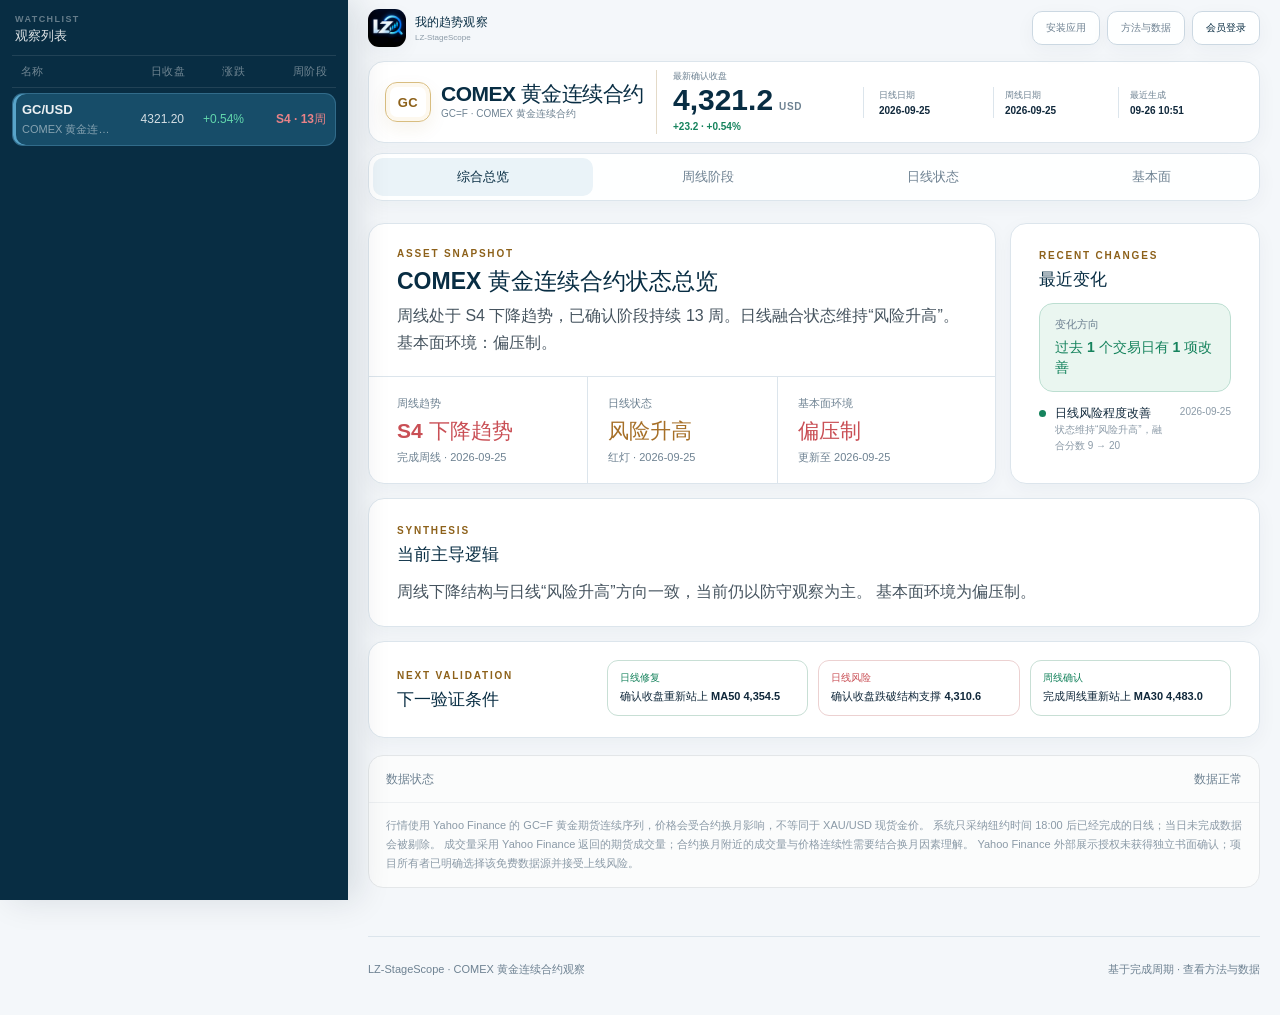
==== commit 27db48a5: "publish: update LZ-StageScope site" ====
--- a/site/index.html
+++ b/site/index.html
@@ -22,7 +22,7 @@
       #app-splash{position:fixed;inset:0;z-index:9999;display:grid;place-items:center;padding:28px;color:#fff;background:#082d43;font-family:-apple-system,BlinkMacSystemFont,"SF Pro Text","PingFang SC","Microsoft YaHei",sans-serif;opacity:1;visibility:visible;transition:opacity .36s ease,visibility .36s ease;animation:app-splash-failsafe .3s ease 12s forwards}#app-splash.is-ready{pointer-events:none;opacity:0;visibility:hidden;animation:none}.app-splash-inner{display:grid;width:min(290px,82vw);justify-items:center;text-align:center}.app-splash-mark{display:grid;width:92px;height:92px;margin-bottom:22px;place-items:center;border:1px solid rgba(126,192,226,.28);border-radius:24px;background:#0b344b;box-shadow:0 20px 55px rgba(0,9,20,.28)}.app-splash-mark img{display:block;width:76px;height:76px;border-radius:18px}.app-splash-title{margin:0;color:#fff;font-size:24px;font-weight:760;letter-spacing:.01em}.app-splash-brand{margin:7px 0 0;color:rgba(255,255,255,.58);font-size:11px;font-weight:760;letter-spacing:.2em}.app-splash-rule{width:42px;height:2px;margin:22px 0 17px;border-radius:2px;background:#a87320}.app-splash-status{margin:0;color:rgba(255,255,255,.7);font-size:11px;letter-spacing:.08em}.app-splash-progress{width:116px;height:2px;margin-top:13px;overflow:hidden;border-radius:2px;background:rgba(255,255,255,.12)}.app-splash-progress span{display:block;width:48%;height:100%;border-radius:inherit;background:#5eb4dc;animation:app-splash-progress 1.35s ease-in-out infinite}.app-splash-note{position:absolute;right:20px;bottom:calc(20px + env(safe-area-inset-bottom));left:20px;margin:0;color:rgba(255,255,255,.34);font-size:9px;letter-spacing:.12em;text-align:center}@keyframes app-splash-progress{0%{transform:translateX(-110%)}100%{transform:translateX(220%)}}@keyframes app-splash-failsafe{to{pointer-events:none;opacity:0;visibility:hidden}}@media(prefers-reduced-motion:reduce){#app-splash{transition:none}.app-splash-progress span{animation:none;width:100%;opacity:.7}}
       @media (min-width:761px) and (display-mode:browser) and (pointer:fine){#app-splash{display:none}}
     </style>
-    <link rel="stylesheet" href="./styles.css?v=1.1.1">
+    <link rel="stylesheet" href="./styles.css?v=1.1.2">
   </head>
   <body class="app-booting" aria-busy="true">
     <div id="app-splash" role="status" aria-live="polite" aria-label="正在加载我的趋势观察">
@@ -239,6 +239,14 @@
 
       <section class="route-panel shell" data-panel="fundamentals" hidden>
         <div class="route-data-state" data-route-state="fundamentals" hidden></div>
+        <article class="panel recent-news-panel" id="recent-news-panel">
+          <div class="recent-news-heading">
+            <div><span class="panel-kicker">RECENT NEWS</span><h2>最近重要动态</h2></div>
+            <span class="news-asof" id="news-asof">—</span>
+          </div>
+          <div class="recent-news-list" id="recent-news-list"></div>
+          <p class="news-policy" id="news-policy">最多展示 5 条与资产直接相关的重要动态，保留来源和文章链接，不参与基本面方向评分。</p>
+        </article>
         <article class="panel fundamental-intro">
           <p id="fundamental-summary">—</p>
           <p>每项因素按自己的实际发布频率更新。“未更新”不会被解释成中性，方向也不会合并成不透明的买卖分数。</p>
@@ -359,6 +367,6 @@
     </div>
 
     <script src="https://challenges.cloudflare.com/turnstile/v0/api.js?render=explicit" async defer></script>
-    <script type="module" src="./app.js?v=1.1.4"></script>
+    <script type="module" src="./app.js?v=1.1.5"></script>
   </body>
 </html>
--- a/site/styles.css
+++ b/site/styles.css
@@ -1141,6 +1141,47 @@
 .band-history-table td.negative { color: var(--red); }
 .pending { color: var(--muted-light) !important; }
 .empty-history { padding: 30px !important; color: var(--muted) !important; text-align: center !important; }
+
+.recent-news-panel { margin-bottom: 15px; padding: 0; overflow: hidden; }
+.recent-news-heading {
+  display: flex;
+  align-items: flex-start;
+  justify-content: space-between;
+  gap: 20px;
+  padding: 22px 24px 17px;
+}
+.recent-news-heading h2 { margin: 4px 0 0; color: var(--ink-strong); font-size: 23px; }
+.news-asof {
+  flex: 0 0 auto;
+  padding: 6px 10px;
+  border-radius: 7px;
+  color: var(--muted);
+  background: #f1f5f7;
+  font-size: 11px;
+  font-weight: 720;
+}
+.recent-news-list { border-top: 1px solid var(--line); }
+.recent-news-item {
+  display: grid;
+  grid-template-columns: minmax(0, 1fr) auto;
+  align-items: center;
+  gap: 24px;
+  padding: 17px 24px;
+  border-bottom: 1px solid var(--line);
+  color: inherit;
+  text-decoration: none;
+  transition: background .16s ease;
+}
+.recent-news-item:hover { background: #f7fafc; }
+.news-item-main { min-width: 0; }
+.news-item-meta { display: flex; align-items: center; gap: 10px; color: var(--muted-light); font-size: 10px; }
+.news-item-meta span { color: var(--blue); font-weight: 760; }
+.news-item-main h3 { margin: 6px 0 0; color: var(--ink-strong); font-size: 15px; line-height: 1.5; }
+.news-item-main p { margin: 5px 0 0; color: var(--muted); font-size: 11px; line-height: 1.55; }
+.news-item-source { display: flex; flex-direction: column; align-items: flex-end; gap: 7px; color: var(--muted); font-size: 10px; white-space: nowrap; }
+.news-item-source strong { color: var(--blue); font-size: 11px; }
+.news-policy { margin: 0; padding: 13px 24px 15px; color: var(--muted-light); background: #fbfcfd; font-size: 10px; line-height: 1.6; }
+.news-empty { padding: 24px; color: var(--muted); font-size: 12px; line-height: 1.7; }
 
 .fundamental-intro {
   display: grid;
@@ -1410,6 +1451,10 @@
   .section-heading { align-items: flex-end; }
   .section-heading h2 { font-size: 25px; }
   .fundamental-intro, .coverage-columns, .provenance-grid { grid-template-columns: 1fr; }
+  .recent-news-heading { padding: 19px 18px 15px; }
+  .recent-news-item { grid-template-columns: 1fr; gap: 11px; padding: 16px 18px; }
+  .news-item-source { flex-direction: row; justify-content: space-between; align-items: center; }
+  .news-policy { padding-inline: 18px; }
   .fundamental-group-header, .fundamental-factor { padding-inline: 18px; }
   .fundamental-group-description { padding-inline: 18px; }
   .fundamental-factor-reading { align-items: flex-start; flex-direction: column; }
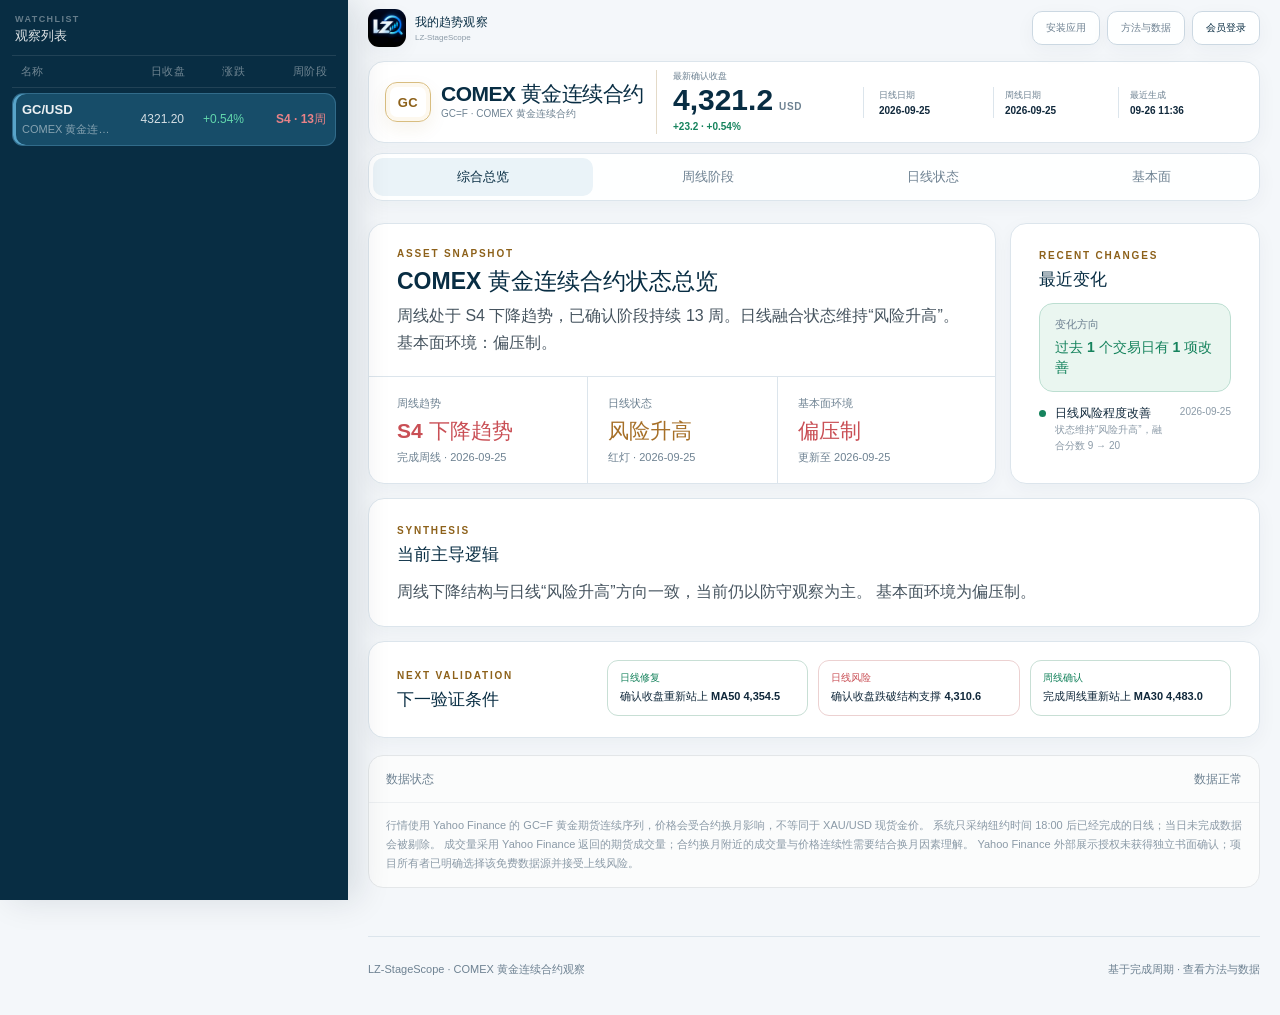
==== commit 73dd1320: "publish: update LZ-StageScope site" ====
--- a/site/index.html
+++ b/site/index.html
@@ -245,7 +245,7 @@
             <span class="news-asof" id="news-asof">—</span>
           </div>
           <div class="recent-news-list" id="recent-news-list"></div>
-          <p class="news-policy" id="news-policy">最多展示 5 条与资产直接相关的重要动态，保留来源和文章链接，不参与基本面方向评分。</p>
+          <p class="news-policy" id="news-policy">最多展示 5 条与资产直接相关的重要动态，优先采用可核验的中文来源，保留原文链接，不参与基本面方向评分。</p>
         </article>
         <article class="panel fundamental-intro">
           <p id="fundamental-summary">—</p>
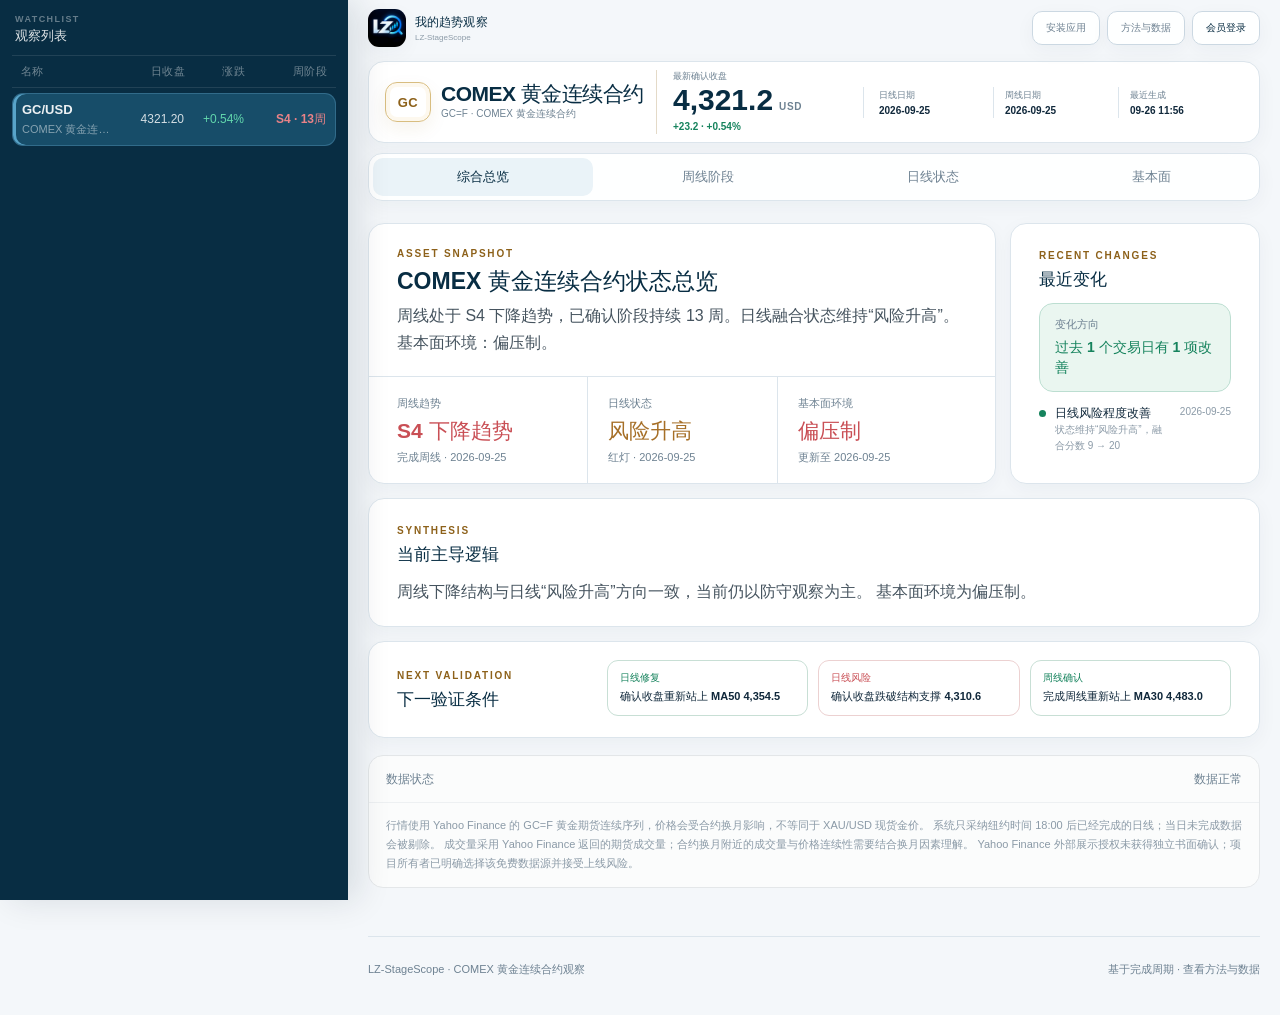
==== commit ac5e4762: "publish: update LZ-StageScope site" ====
--- a/site/index.html
+++ b/site/index.html
@@ -22,7 +22,7 @@
       #app-splash{position:fixed;inset:0;z-index:9999;display:grid;place-items:center;padding:28px;color:#fff;background:#082d43;font-family:-apple-system,BlinkMacSystemFont,"SF Pro Text","PingFang SC","Microsoft YaHei",sans-serif;opacity:1;visibility:visible;transition:opacity .36s ease,visibility .36s ease;animation:app-splash-failsafe .3s ease 12s forwards}#app-splash.is-ready{pointer-events:none;opacity:0;visibility:hidden;animation:none}.app-splash-inner{display:grid;width:min(290px,82vw);justify-items:center;text-align:center}.app-splash-mark{display:grid;width:92px;height:92px;margin-bottom:22px;place-items:center;border:1px solid rgba(126,192,226,.28);border-radius:24px;background:#0b344b;box-shadow:0 20px 55px rgba(0,9,20,.28)}.app-splash-mark img{display:block;width:76px;height:76px;border-radius:18px}.app-splash-title{margin:0;color:#fff;font-size:24px;font-weight:760;letter-spacing:.01em}.app-splash-brand{margin:7px 0 0;color:rgba(255,255,255,.58);font-size:11px;font-weight:760;letter-spacing:.2em}.app-splash-rule{width:42px;height:2px;margin:22px 0 17px;border-radius:2px;background:#a87320}.app-splash-status{margin:0;color:rgba(255,255,255,.7);font-size:11px;letter-spacing:.08em}.app-splash-progress{width:116px;height:2px;margin-top:13px;overflow:hidden;border-radius:2px;background:rgba(255,255,255,.12)}.app-splash-progress span{display:block;width:48%;height:100%;border-radius:inherit;background:#5eb4dc;animation:app-splash-progress 1.35s ease-in-out infinite}.app-splash-note{position:absolute;right:20px;bottom:calc(20px + env(safe-area-inset-bottom));left:20px;margin:0;color:rgba(255,255,255,.34);font-size:9px;letter-spacing:.12em;text-align:center}@keyframes app-splash-progress{0%{transform:translateX(-110%)}100%{transform:translateX(220%)}}@keyframes app-splash-failsafe{to{pointer-events:none;opacity:0;visibility:hidden}}@media(prefers-reduced-motion:reduce){#app-splash{transition:none}.app-splash-progress span{animation:none;width:100%;opacity:.7}}
       @media (min-width:761px) and (display-mode:browser) and (pointer:fine){#app-splash{display:none}}
     </style>
-    <link rel="stylesheet" href="./styles.css?v=1.1.2">
+    <link rel="stylesheet" href="./styles.css?v=1.1.3">
   </head>
   <body class="app-booting" aria-busy="true">
     <div id="app-splash" role="status" aria-live="polite" aria-label="正在加载我的趋势观察">
@@ -239,14 +239,6 @@
 
       <section class="route-panel shell" data-panel="fundamentals" hidden>
         <div class="route-data-state" data-route-state="fundamentals" hidden></div>
-        <article class="panel recent-news-panel" id="recent-news-panel">
-          <div class="recent-news-heading">
-            <div><span class="panel-kicker">RECENT NEWS</span><h2>最近重要动态</h2></div>
-            <span class="news-asof" id="news-asof">—</span>
-          </div>
-          <div class="recent-news-list" id="recent-news-list"></div>
-          <p class="news-policy" id="news-policy">最多展示 5 条与资产直接相关的重要动态，优先采用可核验的中文来源，保留原文链接，不参与基本面方向评分。</p>
-        </article>
         <article class="panel fundamental-intro">
           <p id="fundamental-summary">—</p>
           <p>每项因素按自己的实际发布频率更新。“未更新”不会被解释成中性，方向也不会合并成不透明的买卖分数。</p>
@@ -367,6 +359,6 @@
     </div>
 
     <script src="https://challenges.cloudflare.com/turnstile/v0/api.js?render=explicit" async defer></script>
-    <script type="module" src="./app.js?v=1.1.5"></script>
+    <script type="module" src="./app.js?v=1.1.6"></script>
   </body>
 </html>
--- a/site/styles.css
+++ b/site/styles.css
@@ -1142,7 +1142,7 @@
 .pending { color: var(--muted-light) !important; }
 .empty-history { padding: 30px !important; color: var(--muted) !important; text-align: center !important; }
 
-.recent-news-panel { margin-bottom: 15px; padding: 0; overflow: hidden; }
+.recent-news-panel { margin: 0; padding: 0; overflow: hidden; }
 .recent-news-heading {
   display: flex;
   align-items: flex-start;
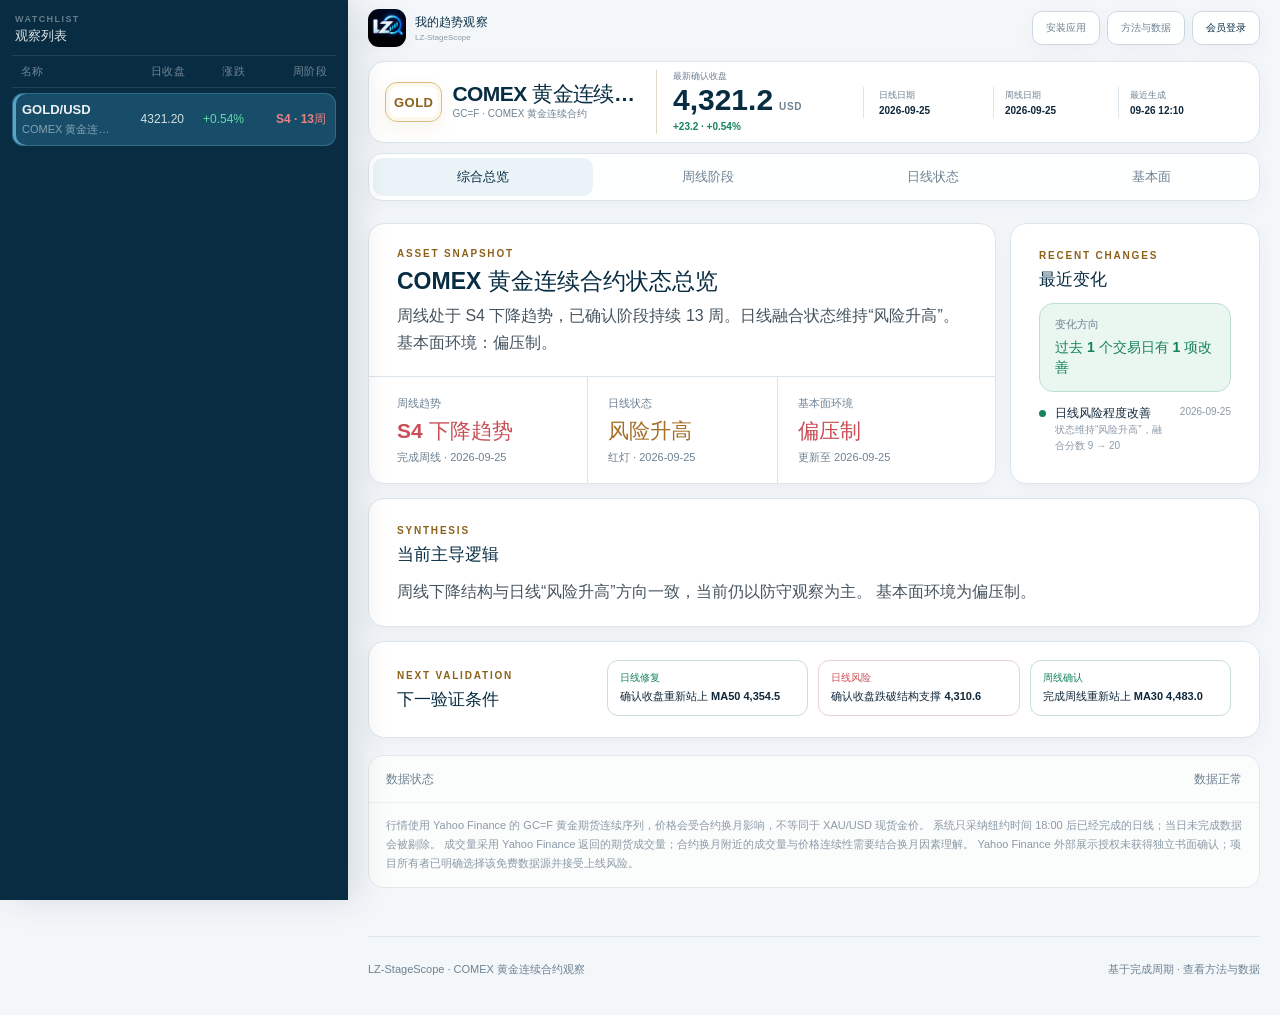
==== commit 8860522e: "publish: update LZ-StageScope site" ====
--- a/site/index.html
+++ b/site/index.html
@@ -359,6 +359,6 @@
     </div>
 
     <script src="https://challenges.cloudflare.com/turnstile/v0/api.js?render=explicit" async defer></script>
-    <script type="module" src="./app.js?v=1.1.6"></script>
+    <script type="module" src="./app.js?v=1.1.7"></script>
   </body>
 </html>
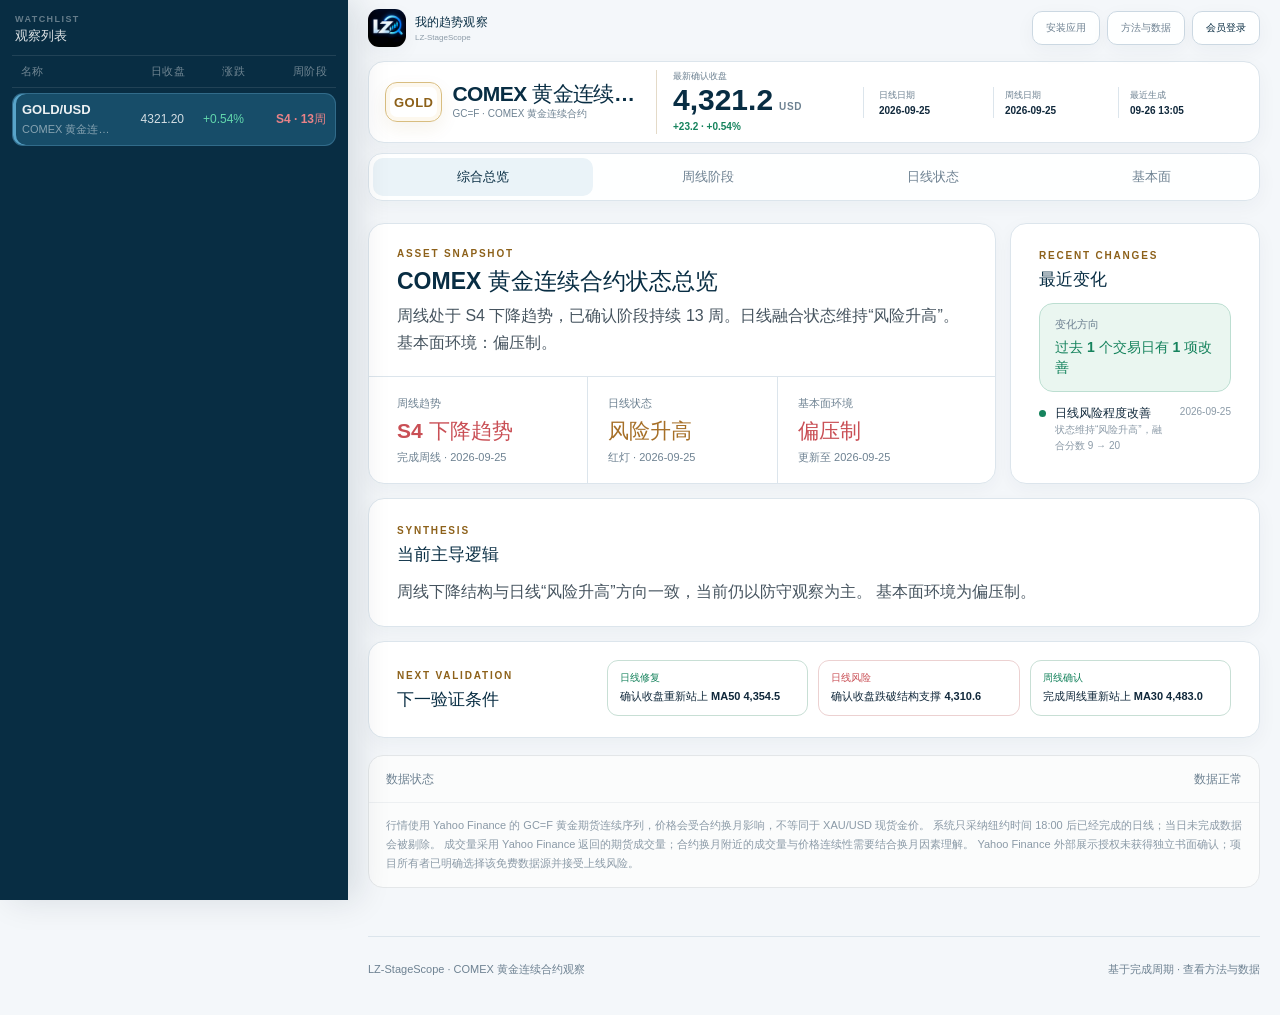
==== commit ccbb71a7: "publish: update LZ-StageScope site" ====
--- a/site/index.html
+++ b/site/index.html
@@ -22,7 +22,7 @@
       #app-splash{position:fixed;inset:0;z-index:9999;display:grid;place-items:center;padding:28px;color:#fff;background:#082d43;font-family:-apple-system,BlinkMacSystemFont,"SF Pro Text","PingFang SC","Microsoft YaHei",sans-serif;opacity:1;visibility:visible;transition:opacity .36s ease,visibility .36s ease;animation:app-splash-failsafe .3s ease 12s forwards}#app-splash.is-ready{pointer-events:none;opacity:0;visibility:hidden;animation:none}.app-splash-inner{display:grid;width:min(290px,82vw);justify-items:center;text-align:center}.app-splash-mark{display:grid;width:92px;height:92px;margin-bottom:22px;place-items:center;border:1px solid rgba(126,192,226,.28);border-radius:24px;background:#0b344b;box-shadow:0 20px 55px rgba(0,9,20,.28)}.app-splash-mark img{display:block;width:76px;height:76px;border-radius:18px}.app-splash-title{margin:0;color:#fff;font-size:24px;font-weight:760;letter-spacing:.01em}.app-splash-brand{margin:7px 0 0;color:rgba(255,255,255,.58);font-size:11px;font-weight:760;letter-spacing:.2em}.app-splash-rule{width:42px;height:2px;margin:22px 0 17px;border-radius:2px;background:#a87320}.app-splash-status{margin:0;color:rgba(255,255,255,.7);font-size:11px;letter-spacing:.08em}.app-splash-progress{width:116px;height:2px;margin-top:13px;overflow:hidden;border-radius:2px;background:rgba(255,255,255,.12)}.app-splash-progress span{display:block;width:48%;height:100%;border-radius:inherit;background:#5eb4dc;animation:app-splash-progress 1.35s ease-in-out infinite}.app-splash-note{position:absolute;right:20px;bottom:calc(20px + env(safe-area-inset-bottom));left:20px;margin:0;color:rgba(255,255,255,.34);font-size:9px;letter-spacing:.12em;text-align:center}@keyframes app-splash-progress{0%{transform:translateX(-110%)}100%{transform:translateX(220%)}}@keyframes app-splash-failsafe{to{pointer-events:none;opacity:0;visibility:hidden}}@media(prefers-reduced-motion:reduce){#app-splash{transition:none}.app-splash-progress span{animation:none;width:100%;opacity:.7}}
       @media (min-width:761px) and (display-mode:browser) and (pointer:fine){#app-splash{display:none}}
     </style>
-    <link rel="stylesheet" href="./styles.css?v=1.1.3">
+    <link rel="stylesheet" href="./styles.css?v=1.1.4">
   </head>
   <body class="app-booting" aria-busy="true">
     <div id="app-splash" role="status" aria-live="polite" aria-label="正在加载我的趋势观察">
@@ -30,7 +30,6 @@
         <div class="app-splash-mark"><img src="./icons/icon-192.png?v=1.1.0" alt="" width="76" height="76"></div>
         <p class="app-splash-title">我的趋势观察</p>
         <p class="app-splash-brand">LZ-STAGESCOPE</p>
-        <span class="app-splash-rule" aria-hidden="true"></span>
         <p class="app-splash-status">正在载入资产数据</p>
         <div class="app-splash-progress" aria-hidden="true"><span></span></div>
       </div>
--- a/site/styles.css
+++ b/site/styles.css
@@ -1451,7 +1451,10 @@
   .section-heading { align-items: flex-end; }
   .section-heading h2 { font-size: 25px; }
   .fundamental-intro, .coverage-columns, .provenance-grid { grid-template-columns: 1fr; }
-  .recent-news-heading { padding: 19px 18px 15px; }
+  .recent-news-heading { align-items: center; gap: 10px; padding: 19px 18px 15px; }
+  .recent-news-heading > div { min-width: 0; }
+  .recent-news-heading h2 { margin-top: 2px; font-size: 21px; white-space: nowrap; }
+  .news-asof { padding: 5px 8px; font-size: 10px; }
   .recent-news-item { grid-template-columns: 1fr; gap: 11px; padding: 16px 18px; }
   .news-item-source { flex-direction: row; justify-content: space-between; align-items: center; }
   .news-policy { padding-inline: 18px; }
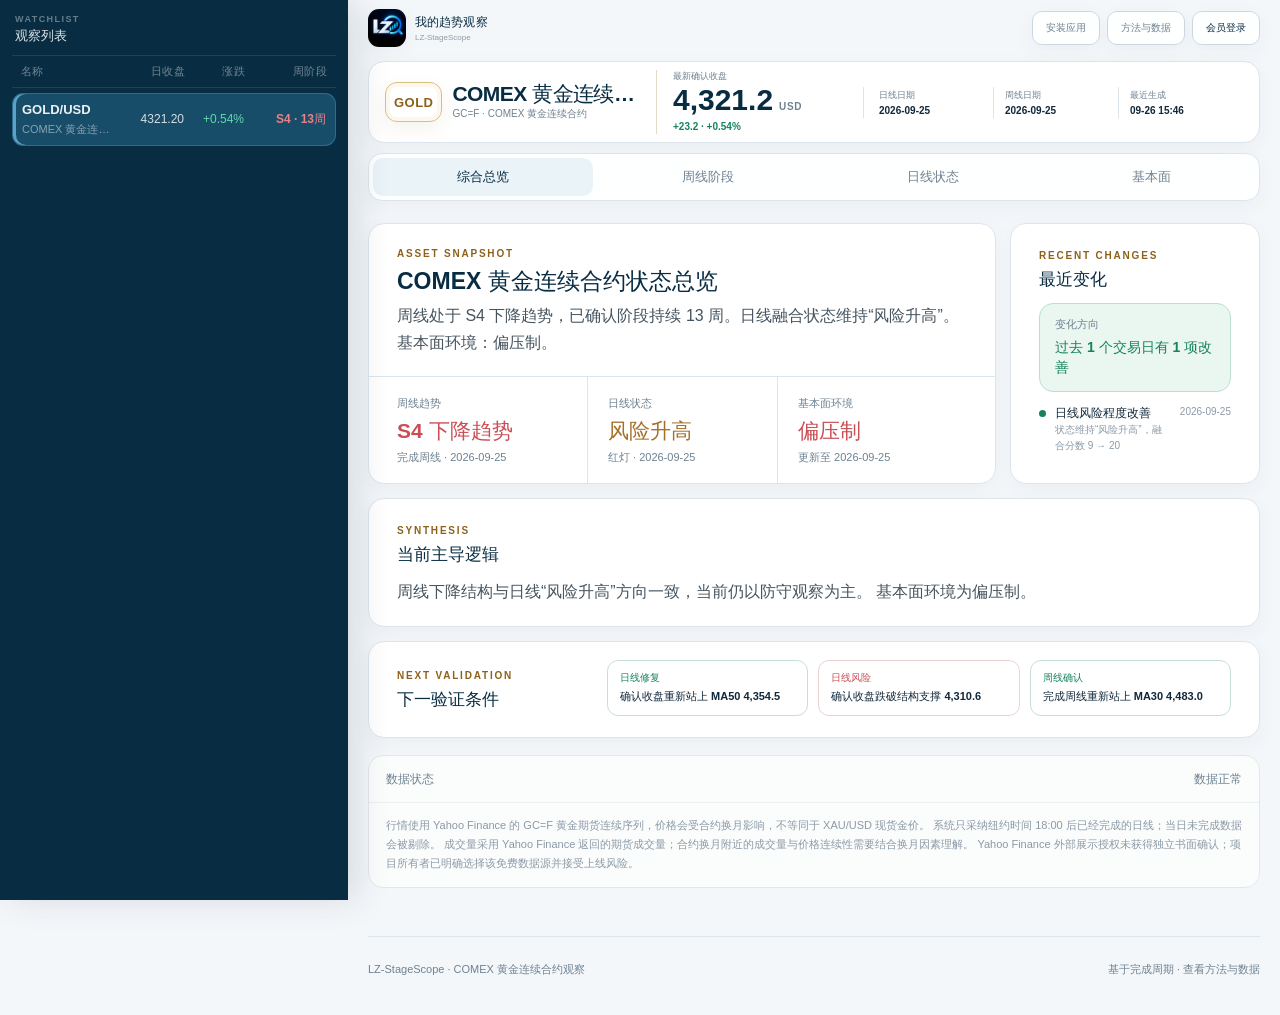
==== commit bf7a97fb: "publish: update LZ-StageScope site" ====
--- a/site/index.html
+++ b/site/index.html
@@ -3,7 +3,7 @@
   <head>
     <meta charset="utf-8">
     <meta name="viewport" content="width=device-width, initial-scale=1, maximum-scale=1, user-scalable=no, viewport-fit=cover">
-    <meta http-equiv="Content-Security-Policy" content="default-src 'self'; connect-src 'self' https://*.supabase.co https://challenges.cloudflare.com; frame-src https://challenges.cloudflare.com; img-src 'self' data: https://challenges.cloudflare.com; style-src 'self' 'sha256-Nn36EfI+hDuJ4EISh3HwtCVISfqeRnH/Ru0xDZT0WIw='; script-src 'self' https://challenges.cloudflare.com; worker-src 'self'; manifest-src 'self'; base-uri 'self'; form-action 'self'">
+    <meta http-equiv="Content-Security-Policy" content="default-src 'self'; connect-src 'self' https://*.supabase.co https://challenges.cloudflare.com; frame-src https://challenges.cloudflare.com; img-src 'self' data: https://challenges.cloudflare.com; style-src 'self' 'sha256-Vkf1jDivpKHekAaIplZcS3BwMV5Vdv39Q5ZArij12VU='; script-src 'self' https://challenges.cloudflare.com; worker-src 'self'; manifest-src 'self'; base-uri 'self'; form-action 'self'">
     <meta name="theme-color" content="#082d43">
     <meta name="apple-mobile-web-app-capable" content="yes">
     <meta name="apple-mobile-web-app-status-bar-style" content="black-translucent">
@@ -19,7 +19,7 @@
     <link rel="mask-icon" href="/LZ-StageScope/icons/safari-pinned-tab.svg" color="#168eea">
     <style id="critical-splash">
       html,body{background:#082d43}
-      #app-splash{position:fixed;inset:0;z-index:9999;display:grid;place-items:center;padding:28px;color:#fff;background:#082d43;font-family:-apple-system,BlinkMacSystemFont,"SF Pro Text","PingFang SC","Microsoft YaHei",sans-serif;opacity:1;visibility:visible;transition:opacity .36s ease,visibility .36s ease;animation:app-splash-failsafe .3s ease 12s forwards}#app-splash.is-ready{pointer-events:none;opacity:0;visibility:hidden;animation:none}.app-splash-inner{display:grid;width:min(290px,82vw);justify-items:center;text-align:center}.app-splash-mark{display:grid;width:92px;height:92px;margin-bottom:22px;place-items:center;border:1px solid rgba(126,192,226,.28);border-radius:24px;background:#0b344b;box-shadow:0 20px 55px rgba(0,9,20,.28)}.app-splash-mark img{display:block;width:76px;height:76px;border-radius:18px}.app-splash-title{margin:0;color:#fff;font-size:24px;font-weight:760;letter-spacing:.01em}.app-splash-brand{margin:7px 0 0;color:rgba(255,255,255,.58);font-size:11px;font-weight:760;letter-spacing:.2em}.app-splash-rule{width:42px;height:2px;margin:22px 0 17px;border-radius:2px;background:#a87320}.app-splash-status{margin:0;color:rgba(255,255,255,.7);font-size:11px;letter-spacing:.08em}.app-splash-progress{width:116px;height:2px;margin-top:13px;overflow:hidden;border-radius:2px;background:rgba(255,255,255,.12)}.app-splash-progress span{display:block;width:48%;height:100%;border-radius:inherit;background:#5eb4dc;animation:app-splash-progress 1.35s ease-in-out infinite}.app-splash-note{position:absolute;right:20px;bottom:calc(20px + env(safe-area-inset-bottom));left:20px;margin:0;color:rgba(255,255,255,.34);font-size:9px;letter-spacing:.12em;text-align:center}@keyframes app-splash-progress{0%{transform:translateX(-110%)}100%{transform:translateX(220%)}}@keyframes app-splash-failsafe{to{pointer-events:none;opacity:0;visibility:hidden}}@media(prefers-reduced-motion:reduce){#app-splash{transition:none}.app-splash-progress span{animation:none;width:100%;opacity:.7}}
+      #app-splash{position:fixed;inset:0;z-index:9999;display:grid;place-items:center;padding:28px;color:#fff;background:#082d43;font-family:-apple-system,BlinkMacSystemFont,"SF Pro Text","PingFang SC","Microsoft YaHei",sans-serif;opacity:1;visibility:visible;transition:opacity .36s ease,visibility .36s ease;animation:app-splash-failsafe .3s ease 12s forwards}#app-splash.is-ready{pointer-events:none;opacity:0;visibility:hidden;animation:none}.app-splash-inner{display:grid;width:min(290px,82vw);justify-items:center;text-align:center;transform:translateY(-7svh)}.app-splash-mark{display:grid;width:92px;height:92px;margin-bottom:22px;place-items:center;border:1px solid rgba(126,192,226,.28);border-radius:24px;background:#0b344b;box-shadow:0 20px 55px rgba(0,9,20,.28)}.app-splash-mark img{display:block;width:76px;height:76px;border-radius:18px}.app-splash-title{margin:0;color:#fff;font-size:24px;font-weight:760;letter-spacing:.01em}.app-splash-brand{margin:7px 0 0;color:rgba(255,255,255,.58);font-size:11px;font-weight:760;letter-spacing:.2em}.app-splash-rule{width:42px;height:2px;margin:22px 0 17px;border-radius:2px;background:#a87320}.app-splash-status{margin:0;color:rgba(255,255,255,.7);font-size:11px;letter-spacing:.08em}.app-splash-progress{width:116px;height:2px;margin-top:13px;overflow:hidden;border-radius:2px;background:rgba(255,255,255,.12)}.app-splash-progress span{display:block;width:48%;height:100%;border-radius:inherit;background:#5eb4dc;animation:app-splash-progress 1.35s ease-in-out infinite}.app-splash-note{position:absolute;right:20px;bottom:calc(20px + env(safe-area-inset-bottom));left:20px;margin:0;color:rgba(255,255,255,.34);font-size:9px;letter-spacing:.12em;text-align:center}@keyframes app-splash-progress{0%{transform:translateX(-110%)}100%{transform:translateX(220%)}}@keyframes app-splash-failsafe{to{pointer-events:none;opacity:0;visibility:hidden}}@media(prefers-reduced-motion:reduce){#app-splash{transition:none}.app-splash-progress span{animation:none;width:100%;opacity:.7}}
       @media (min-width:761px) and (display-mode:browser) and (pointer:fine){#app-splash{display:none}}
     </style>
     <link rel="stylesheet" href="./styles.css?v=1.1.4">
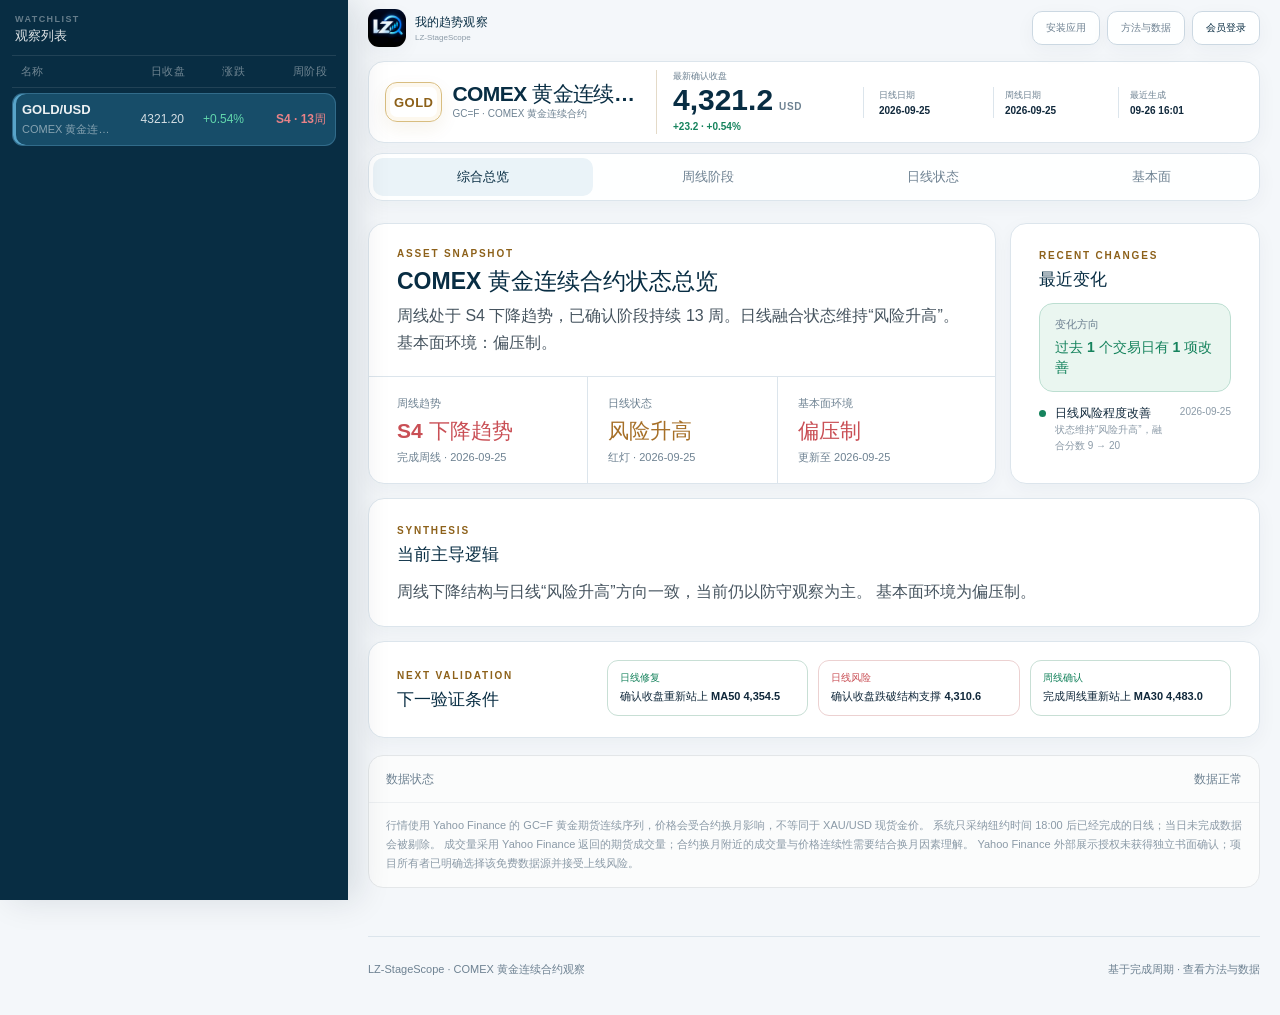
==== commit 501721da: "publish: update LZ-StageScope site" ====
--- a/site/index.html
+++ b/site/index.html
@@ -3,7 +3,7 @@
   <head>
     <meta charset="utf-8">
     <meta name="viewport" content="width=device-width, initial-scale=1, maximum-scale=1, user-scalable=no, viewport-fit=cover">
-    <meta http-equiv="Content-Security-Policy" content="default-src 'self'; connect-src 'self' https://*.supabase.co https://challenges.cloudflare.com; frame-src https://challenges.cloudflare.com; img-src 'self' data: https://challenges.cloudflare.com; style-src 'self' 'sha256-Vkf1jDivpKHekAaIplZcS3BwMV5Vdv39Q5ZArij12VU='; script-src 'self' https://challenges.cloudflare.com; worker-src 'self'; manifest-src 'self'; base-uri 'self'; form-action 'self'">
+    <meta http-equiv="Content-Security-Policy" content="default-src 'self'; connect-src 'self' https://*.supabase.co https://challenges.cloudflare.com; frame-src https://challenges.cloudflare.com; img-src 'self' data: https://challenges.cloudflare.com; style-src 'self' 'sha256-9PkyAL211qW2NoDuKLTtZWC2rvNFZ5egvUMZN8luJc8='; script-src 'self' https://challenges.cloudflare.com; worker-src 'self'; manifest-src 'self'; base-uri 'self'; form-action 'self'">
     <meta name="theme-color" content="#082d43">
     <meta name="apple-mobile-web-app-capable" content="yes">
     <meta name="apple-mobile-web-app-status-bar-style" content="black-translucent">
@@ -19,7 +19,7 @@
     <link rel="mask-icon" href="/LZ-StageScope/icons/safari-pinned-tab.svg" color="#168eea">
     <style id="critical-splash">
       html,body{background:#082d43}
-      #app-splash{position:fixed;inset:0;z-index:9999;display:grid;place-items:center;padding:28px;color:#fff;background:#082d43;font-family:-apple-system,BlinkMacSystemFont,"SF Pro Text","PingFang SC","Microsoft YaHei",sans-serif;opacity:1;visibility:visible;transition:opacity .36s ease,visibility .36s ease;animation:app-splash-failsafe .3s ease 12s forwards}#app-splash.is-ready{pointer-events:none;opacity:0;visibility:hidden;animation:none}.app-splash-inner{display:grid;width:min(290px,82vw);justify-items:center;text-align:center;transform:translateY(-7svh)}.app-splash-mark{display:grid;width:92px;height:92px;margin-bottom:22px;place-items:center;border:1px solid rgba(126,192,226,.28);border-radius:24px;background:#0b344b;box-shadow:0 20px 55px rgba(0,9,20,.28)}.app-splash-mark img{display:block;width:76px;height:76px;border-radius:18px}.app-splash-title{margin:0;color:#fff;font-size:24px;font-weight:760;letter-spacing:.01em}.app-splash-brand{margin:7px 0 0;color:rgba(255,255,255,.58);font-size:11px;font-weight:760;letter-spacing:.2em}.app-splash-rule{width:42px;height:2px;margin:22px 0 17px;border-radius:2px;background:#a87320}.app-splash-status{margin:0;color:rgba(255,255,255,.7);font-size:11px;letter-spacing:.08em}.app-splash-progress{width:116px;height:2px;margin-top:13px;overflow:hidden;border-radius:2px;background:rgba(255,255,255,.12)}.app-splash-progress span{display:block;width:48%;height:100%;border-radius:inherit;background:#5eb4dc;animation:app-splash-progress 1.35s ease-in-out infinite}.app-splash-note{position:absolute;right:20px;bottom:calc(20px + env(safe-area-inset-bottom));left:20px;margin:0;color:rgba(255,255,255,.34);font-size:9px;letter-spacing:.12em;text-align:center}@keyframes app-splash-progress{0%{transform:translateX(-110%)}100%{transform:translateX(220%)}}@keyframes app-splash-failsafe{to{pointer-events:none;opacity:0;visibility:hidden}}@media(prefers-reduced-motion:reduce){#app-splash{transition:none}.app-splash-progress span{animation:none;width:100%;opacity:.7}}
+      #app-splash{position:fixed;inset:0;z-index:9999;display:grid;place-items:center;padding:28px;color:#fff;background:#082d43;font-family:-apple-system,BlinkMacSystemFont,"SF Pro Text","PingFang SC","Microsoft YaHei",sans-serif;opacity:1;visibility:visible;transition:opacity .36s ease,visibility .36s ease;animation:app-splash-failsafe .3s ease 12s forwards}#app-splash.is-ready{pointer-events:none;opacity:0;visibility:hidden;animation:none}.app-splash-inner{display:grid;width:min(290px,82vw);justify-items:center;text-align:center;transform:translateY(-7svh)}.app-splash-mark{display:grid;width:92px;height:92px;margin-bottom:22px;place-items:center;border:1px solid rgba(126,192,226,.28);border-radius:24px;background:#0b344b;box-shadow:0 20px 55px rgba(0,9,20,.28)}.app-splash-mark img{display:block;width:76px;height:76px;border-radius:18px}.app-splash-title{margin:0;color:#fff;font-size:24px;font-weight:760;letter-spacing:.01em}.app-splash-brand{margin:7px 0 0;color:rgba(255,255,255,.58);font-size:11px;font-weight:760;letter-spacing:.2em}.app-splash-rule{width:42px;height:2px;margin:22px 0 17px;border-radius:2px;background:#a87320}.app-splash-loading{display:grid;gap:16px;justify-items:center;transform:translateY(15svh)}.app-splash-status{margin:0;color:rgba(255,255,255,.7);font-size:11px;letter-spacing:.08em}.app-splash-progress{width:116px;height:2px;overflow:hidden;border-radius:2px;background:rgba(255,255,255,.12)}.app-splash-progress span{display:block;width:48%;height:100%;border-radius:inherit;background:#5eb4dc;animation:app-splash-progress 1.35s ease-in-out infinite}.app-splash-note{position:absolute;right:20px;bottom:calc(20px + env(safe-area-inset-bottom));left:20px;margin:0;color:rgba(255,255,255,.34);font-size:9px;letter-spacing:.12em;text-align:center}@keyframes app-splash-progress{0%{transform:translateX(-110%)}100%{transform:translateX(220%)}}@keyframes app-splash-failsafe{to{pointer-events:none;opacity:0;visibility:hidden}}@media(prefers-reduced-motion:reduce){#app-splash{transition:none}.app-splash-progress span{animation:none;width:100%;opacity:.7}}
       @media (min-width:761px) and (display-mode:browser) and (pointer:fine){#app-splash{display:none}}
     </style>
     <link rel="stylesheet" href="./styles.css?v=1.1.4">
@@ -30,8 +30,10 @@
         <div class="app-splash-mark"><img src="./icons/icon-192.png?v=1.1.0" alt="" width="76" height="76"></div>
         <p class="app-splash-title">我的趋势观察</p>
         <p class="app-splash-brand">LZ-STAGESCOPE</p>
-        <p class="app-splash-status">正在载入资产数据</p>
-        <div class="app-splash-progress" aria-hidden="true"><span></span></div>
+        <div class="app-splash-loading">
+          <p class="app-splash-status">正在载入资产数据</p>
+          <div class="app-splash-progress" aria-hidden="true"><span></span></div>
+        </div>
       </div>
       <p class="app-splash-note">完成周期 · 风险优先 · 证据可追溯</p>
     </div>
